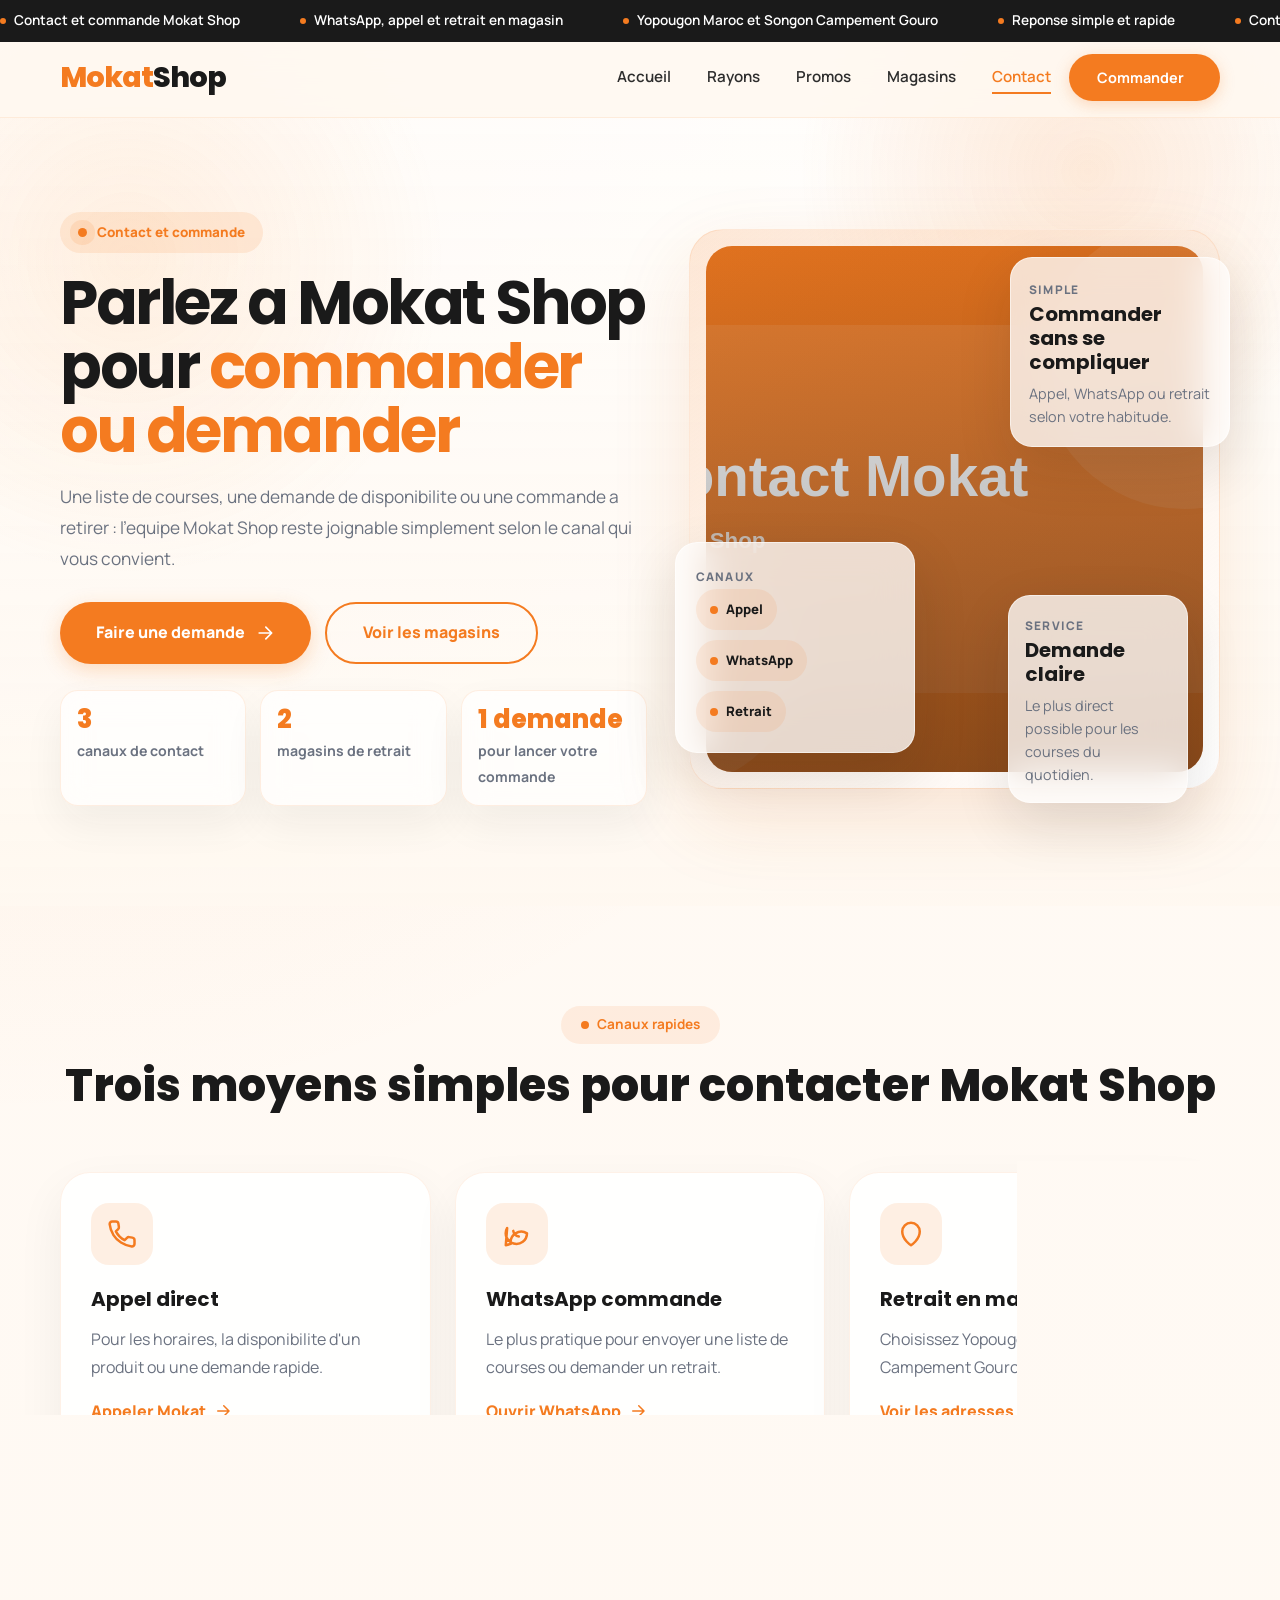
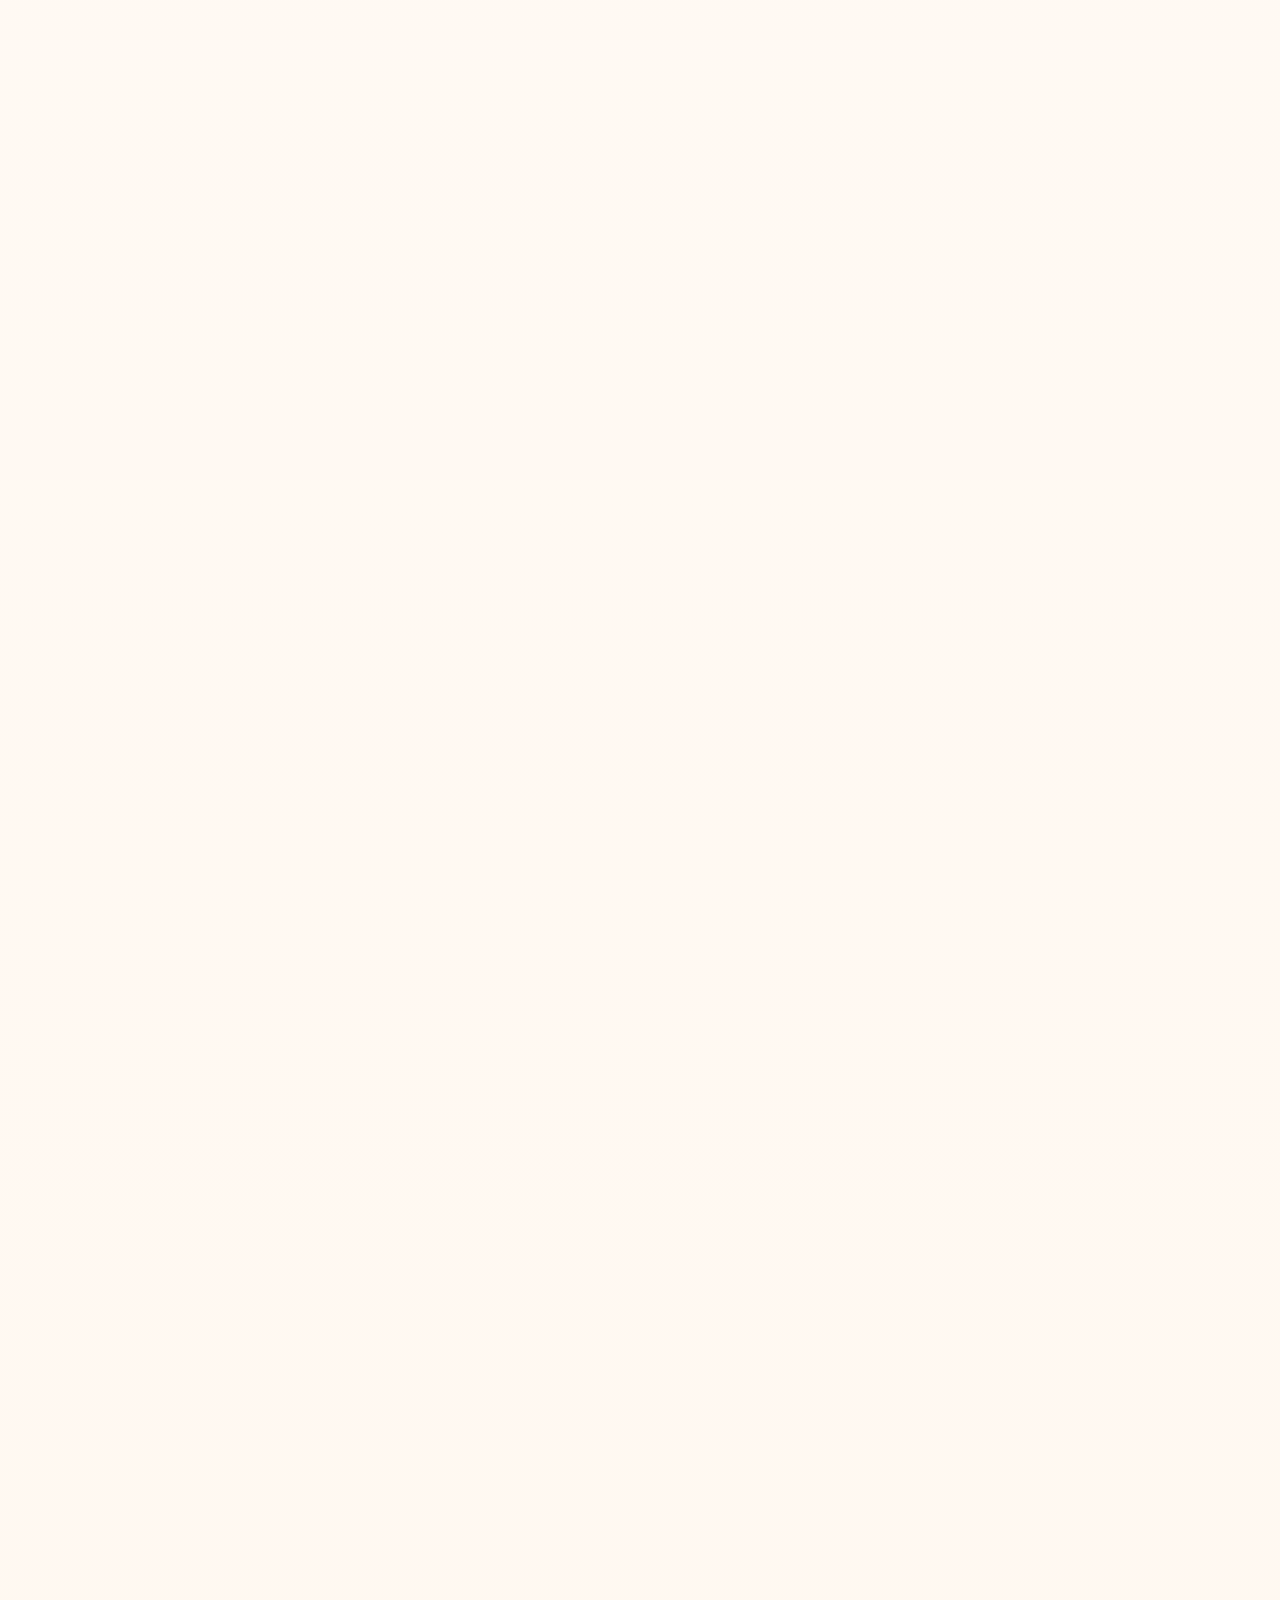
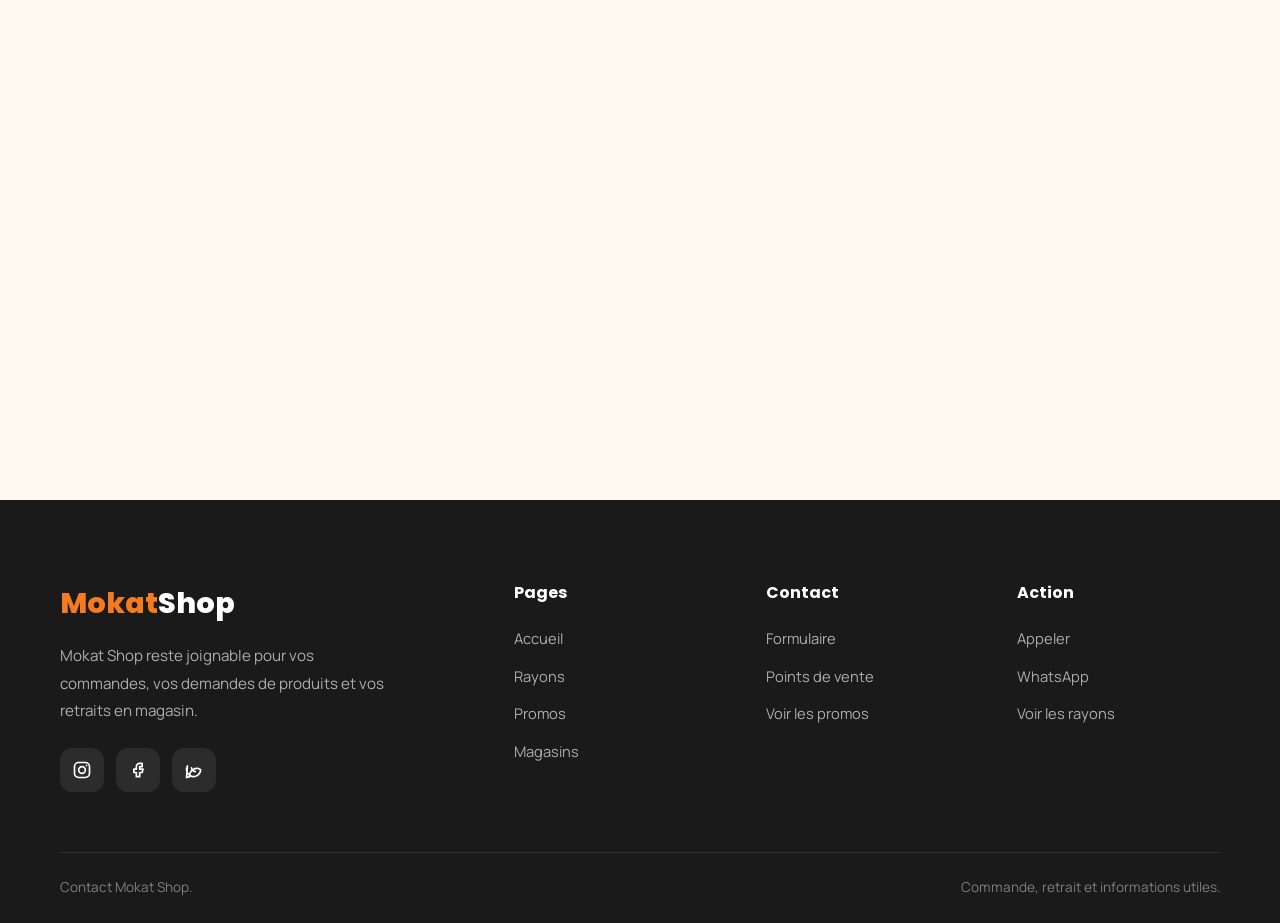
==== contact.html @ caf0eb87 "Add files via upload" ====
<!DOCTYPE html>
<html lang="fr">
  <head>
    <meta charset="UTF-8" />
    <meta name="viewport" content="width=device-width, initial-scale=1.0" />
    <meta
      name="description"
      content="Contact Mokat Shop : demande de commande, contact rapide, WhatsApp, retrait et informations utiles."
    />
    <title>Mokat Shop | Contact</title>
    <link rel="preconnect" href="https://fonts.googleapis.com" />
    <link rel="preconnect" href="https://fonts.gstatic.com" crossorigin />
    <link
      href="https://fonts.googleapis.com/css2?family=Manrope:wght@400;500;600;700;800&family=Poppins:wght@600;700;800;900&display=swap"
      rel="stylesheet"
    />
    <link rel="stylesheet" href="style.css" />
    <link rel="stylesheet" href="pages.css" />
    <link rel="stylesheet" href="contact.css" />
  </head>
  <body class="inner-page">
    <div class="cursor-glow" aria-hidden="true"></div>

    <div class="preloader" aria-hidden="true">
      <div class="preloader-logo">Mokat Shop</div>
      <div class="preloader-bar">
        <div class="preloader-bar-fill"></div>
      </div>
    </div>

    <div class="announcement-bar">
      <div class="marquee">
        <div class="marquee-group">
          <span>Contact et commande Mokat Shop</span>
          <span>WhatsApp, appel et retrait en magasin</span>
          <span>Yopougon Maroc et Songon Campement Gouro</span>
          <span>Reponse simple et rapide</span>
        </div>
        <div class="marquee-group" aria-hidden="true">
          <span>Contact et commande Mokat Shop</span>
          <span>WhatsApp, appel et retrait en magasin</span>
          <span>Yopougon Maroc et Songon Campement Gouro</span>
          <span>Reponse simple et rapide</span>
        </div>
      </div>
    </div>

    <header class="header">
      <div class="container">
        <nav class="nav" aria-label="Navigation principale">
          <a href="index.html" class="nav-logo" data-reward>Mokat<span>Shop</span></a>
          <div class="nav-actions">
            <div class="nav-links">
              <a href="index.html" data-reward>Accueil</a>
              <a href="rayons.html" data-reward>Rayons</a>
              <a href="promos.html" data-reward>Promos</a>
              <a href="magasins.html" data-reward>Magasins</a>
              <a href="contact.html" aria-current="page" data-reward>Contact</a>
            </div>
            <a href="#commande" class="nav-cta" data-reward>
              Commander
              <svg viewBox="0 0 24 24" fill="none" aria-hidden="true">
                <path d="M5 12h14M13 5l7 7-7 7" stroke="currentColor" stroke-width="2" stroke-linecap="round" stroke-linejoin="round" />
              </svg>
            </a>
            <button class="burger" id="burger" aria-expanded="false" aria-controls="mobileMenu" aria-label="Ouvrir le menu" data-reward>
              <span></span>
              <span></span>
              <span></span>
            </button>
          </div>
        </nav>
      </div>

      <div class="mobile-menu" id="mobileMenu">
        <a href="index.html" data-reward>Accueil</a>
        <a href="rayons.html" data-reward>Rayons</a>
        <a href="promos.html" data-reward>Promos</a>
        <a href="magasins.html" data-reward>Magasins</a>
        <a href="contact.html" aria-current="page" data-reward>Contact</a>
      </div>
    </header>

    <main>
      <section class="page-hero">
        <div class="container">
          <div class="page-hero-grid">
            <div class="hero-copy reveal-left">
              <div class="page-badge">Contact et commande</div>
              <h1>Parlez a Mokat Shop pour <span class="accent">commander ou demander</span></h1>
              <p class="page-lead">
                Une liste de courses, une demande de disponibilite ou une
                commande a retirer : l'equipe Mokat Shop reste joignable
                simplement selon le canal qui vous convient.
              </p>
              <div class="page-actions">
                <a href="#commande" class="btn btn-primary" data-reward>
                  Faire une demande
                  <svg viewBox="0 0 24 24" fill="none" aria-hidden="true">
                    <path d="M5 12h14M13 5l7 7-7 7" stroke="currentColor" stroke-width="2" stroke-linecap="round" stroke-linejoin="round" />
                  </svg>
                </a>
                <a href="magasins.html" class="btn btn-outline" data-reward>Voir les magasins</a>
              </div>
              <div class="hero-kpis">
                <div class="hero-kpi">
                  <strong class="stat-number" data-target="3" data-suffix="">0</strong>
                  <span>canaux de contact</span>
                </div>
                <div class="hero-kpi">
                  <strong class="stat-number" data-target="2" data-suffix="">0</strong>
                  <span>magasins de retrait</span>
                </div>
                <div class="hero-kpi">
                  <strong class="stat-number" data-target="1" data-suffix=" demande">0</strong>
                  <span>pour lancer votre commande</span>
                </div>
              </div>
            </div>

            <div class="hero-visual reveal-right">
              <div class="hero-stage">
                <img
                  src="https://images.unsplash.com/photo-1556740749-887f6717d7e4?auto=format&fit=crop&w=1200&q=80"
                  alt="Contact et commande"
                  data-fallback="Contact Mokat"
                  data-tone="orange"
                  fetchpriority="high"
                />
              </div>
              <div class="floating-panel card-a">
                <span class="eyebrow">Simple</span>
                <strong>Commander sans se compliquer</strong>
                <p>Appel, WhatsApp ou retrait selon votre habitude.</p>
              </div>
              <div class="floating-panel card-b">
                <span class="eyebrow">Canaux</span>
                <div class="pulse-chip-row">
                  <span class="pulse-chip">Appel</span>
                  <span class="pulse-chip">WhatsApp</span>
                  <span class="pulse-chip">Retrait</span>
                </div>
              </div>
              <div class="floating-panel card-c">
                <span class="eyebrow">Service</span>
                <strong>Demande claire</strong>
                <p>Le plus direct possible pour les courses du quotidien.</p>
              </div>
            </div>
          </div>
        </div>
      </section>

      <section class="section-shell">
        <div class="container">
          <div class="section-header reveal">
            <div class="section-tag">Canaux rapides</div>
            <h2>Trois moyens simples pour contacter Mokat Shop</h2>
          </div>

          <div class="channel-grid stagger-children">
            <article class="channel-card reveal">
              <div class="icon-badge">
                <svg viewBox="0 0 24 24" fill="none" aria-hidden="true">
                  <path d="M22 16.92v3a2 2 0 0 1-2.18 2 19.8 19.8 0 0 1-8.63-3.07 19.5 19.5 0 0 1-6-6A19.8 19.8 0 0 1 2.12 4.18 2 2 0 0 1 4.11 2h3a2 2 0 0 1 2 1.72l.4 2.57a2 2 0 0 1-.57 1.73L7.1 9.86a16 16 0 0 0 7.04 7.04l1.84-1.84a2 2 0 0 1 1.73-.57l2.57.4A2 2 0 0 1 22 16.92Z" stroke="currentColor" stroke-width="2" stroke-linecap="round" stroke-linejoin="round" />
                </svg>
              </div>
              <strong>Appel direct</strong>
              <p>Pour les horaires, la disponibilite d'un produit ou une demande rapide.</p>
              <a href="tel:+2250102030405" class="channel-link" data-reward>
                Appeler Mokat
                <svg viewBox="0 0 24 24" fill="none" aria-hidden="true">
                  <path d="M5 12h14M13 5l7 7-7 7" stroke="currentColor" stroke-width="2" stroke-linecap="round" stroke-linejoin="round" />
                </svg>
              </a>
            </article>

            <article class="channel-card reveal">
              <div class="icon-badge">
                <svg viewBox="0 0 24 24" fill="none" aria-hidden="true">
                  <path d="M20 11.5a8.5 8.5 0 1 1-15.86-4.32L3 21l4.02-1.07A8.5 8.5 0 0 1 20 11.5Z" stroke="currentColor" stroke-width="2" stroke-linecap="round" stroke-linejoin="round" />
                  <path d="M9 9.5c.4 2.4 2.1 4.1 4.5 4.5" stroke="currentColor" stroke-width="2" stroke-linecap="round" />
                </svg>
              </div>
              <strong>WhatsApp commande</strong>
              <p>Le plus pratique pour envoyer une liste de courses ou demander un retrait.</p>
              <a href="https://wa.me/2250102030405" class="channel-link" data-reward>
                Ouvrir WhatsApp
                <svg viewBox="0 0 24 24" fill="none" aria-hidden="true">
                  <path d="M5 12h14M13 5l7 7-7 7" stroke="currentColor" stroke-width="2" stroke-linecap="round" stroke-linejoin="round" />
                </svg>
              </a>
            </article>

            <article class="channel-card reveal">
              <div class="icon-badge">
                <svg viewBox="0 0 24 24" fill="none" aria-hidden="true">
                  <path d="M12 21s7-4.35 7-11a7 7 0 1 0-14 0c0 6.65 7 11 7 11Z" stroke="currentColor" stroke-width="2" stroke-linecap="round" stroke-linejoin="round" />
                </svg>
              </div>
              <strong>Retrait en magasin</strong>
              <p>Choisissez Yopougon Maroc ou Songon Campement Gouro selon votre zone.</p>
              <a href="magasins.html" class="channel-link" data-reward>
                Voir les adresses
                <svg viewBox="0 0 24 24" fill="none" aria-hidden="true">
                  <path d="M5 12h14M13 5l7 7-7 7" stroke="currentColor" stroke-width="2" stroke-linecap="round" stroke-linejoin="round" />
                </svg>
              </a>
            </article>
          </div>
        </div>
      </section>

      <section class="section-shell alt" id="commande">
        <div class="container">
          <div class="contact-shell">
            <div class="form-card reveal-left">
              <h3>Demande de commande ou d'information</h3>
              <p>
                Laissez votre demande, votre liste de courses ou le produit
                recherché. L'equipe Mokat Shop peut ensuite vous orienter vers
                le magasin et le retrait le plus pratique.
              </p>
              <form class="mock-form">
                <div class="form-row">
                  <div>
                    <label for="nom">Nom complet</label>
                    <input id="nom" type="text" placeholder="Votre nom" />
                  </div>
                  <div>
                    <label for="telephone">Telephone</label>
                    <input id="telephone" type="tel" placeholder="+225 ..." />
                  </div>
                </div>
                <div class="form-row">
                  <div>
                    <label for="magasin">Magasin souhaite</label>
                    <select id="magasin">
                      <option>Yopougon Maroc</option>
                      <option>Songon Campement Gouro</option>
                    </select>
                  </div>
                  <div>
                    <label for="type">Type de demande</label>
                    <select id="type">
                      <option>Commande</option>
                      <option>Disponibilite produit</option>
                      <option>Information</option>
                    </select>
                  </div>
                </div>
                <div>
                  <label for="message">Votre message</label>
                  <textarea id="message" placeholder="Liste, besoin, quantites, heure de retrait..."></textarea>
                </div>
                <div class="page-actions">
                  <button type="button" class="btn btn-primary" data-reward>
                    Envoyer la demande
                    <svg viewBox="0 0 24 24" fill="none" aria-hidden="true">
                      <path d="M22 2 11 13" stroke="currentColor" stroke-width="2" stroke-linecap="round" stroke-linejoin="round" />
                      <path d="m22 2-7 20-4-9-9-4 20-7Z" stroke="currentColor" stroke-width="2" stroke-linecap="round" stroke-linejoin="round" />
                    </svg>
                  </button>
                </div>
              </form>
            </div>

            <div class="support-stack">
              <div class="support-card dark reveal-right">
                <strong>Commande rapide</strong>
                <p>Choisir le magasin, envoyer la liste puis recuperer : c'est souvent la solution la plus simple.</p>
              </div>
              <div class="support-card reveal-right">
                <strong>Besoin d'un produit precis ?</strong>
                <p>Vous pouvez demander la disponibilite avant de vous deplacer.</p>
                <div class="page-actions">
                  <a href="rayons.html" class="btn btn-outline" data-reward>Voir les rayons</a>
                </div>
              </div>
              <div class="support-card reveal-right">
                <strong>Envie d'un bon plan ?</strong>
                <p>Les promotions de la semaine peuvent vous aider a mieux preparer votre achat.</p>
                <div class="page-actions">
                  <a href="promos.html" class="btn btn-outline" data-reward>Voir les promos</a>
                </div>
              </div>
            </div>
          </div>
        </div>
      </section>

      <section class="section-shell">
        <div class="container">
          <div class="section-header reveal">
            <div class="section-tag">Comment commander</div>
            <h2>Un mode simple pour aller droit a l'essentiel</h2>
          </div>

          <div class="order-grid stagger-children">
            <article class="order-card reveal">
              <strong>1. Choisir son point de retrait</strong>
              <p>Yopougon Maroc ou Songon Campement Gouro selon la zone la plus pratique.</p>
            </article>
            <article class="order-card reveal">
              <strong>2. Envoyer la demande</strong>
              <p>Liste simple, besoin précis ou commande plus large via formulaire ou WhatsApp.</p>
            </article>
            <article class="order-card reveal">
              <strong>3. Confirmer et recuperer</strong>
              <p>Vous savez quoi prendre, quand venir et ou retirer sans perdre de temps.</p>
            </article>
          </div>
        </div>
      </section>

      <section class="section-shell alt">
        <div class="container">
          <div class="section-header reveal">
            <div class="section-tag">Questions frequentes</div>
            <h2>Les reponses utiles avant de commander</h2>
          </div>

          <div class="faq-list">
            <div class="faq-item reveal">
              <button class="faq-toggle" aria-expanded="false" data-reward>
                <span>Peut-on commander pour retirer plus tard ?</span>
                <svg viewBox="0 0 24 24" fill="none" aria-hidden="true">
                  <path d="M12 5v14M5 12h14" stroke="currentColor" stroke-width="2" stroke-linecap="round" />
                </svg>
              </button>
              <div class="faq-content">
                <p>Oui. Vous pouvez envoyer votre demande puis convenir du magasin et de l'heure de retrait.</p>
              </div>
            </div>

            <div class="faq-item reveal">
              <button class="faq-toggle" aria-expanded="false" data-reward>
                <span>Peut-on verifier un produit avant de se deplacer ?</span>
                <svg viewBox="0 0 24 24" fill="none" aria-hidden="true">
                  <path d="M12 5v14M5 12h14" stroke="currentColor" stroke-width="2" stroke-linecap="round" />
                </svg>
              </button>
              <div class="faq-content">
                <p>Oui. Un appel ou un message WhatsApp permet de demander la disponibilite d'un article.</p>
              </div>
            </div>

            <div class="faq-item reveal">
              <button class="faq-toggle" aria-expanded="false" data-reward>
                <span>Quel magasin choisir pour le retrait ?</span>
                <svg viewBox="0 0 24 24" fill="none" aria-hidden="true">
                  <path d="M12 5v14M5 12h14" stroke="currentColor" stroke-width="2" stroke-linecap="round" />
                </svg>
              </button>
              <div class="faq-content">
                <p>Choisissez entre Yopougon Maroc et Songon Campement Gouro selon la zone la plus proche de vous.</p>
              </div>
            </div>
          </div>
        </div>
      </section>
    </main>

    <footer class="footer">
      <div class="container">
        <div class="footer-grid">
          <div class="footer-brand">
            <a href="index.html" class="footer-logo" data-reward>Mokat<span>Shop</span></a>
            <p>
              Mokat Shop reste joignable pour vos commandes, vos demandes de
              produits et vos retraits en magasin.
            </p>
            <div class="footer-socials">
              <a href="#" aria-label="Instagram" data-reward>
                <svg viewBox="0 0 24 24" fill="none" aria-hidden="true">
                  <rect x="3" y="3" width="18" height="18" rx="5" stroke="currentColor" stroke-width="2" />
                  <circle cx="12" cy="12" r="4" stroke="currentColor" stroke-width="2" />
                  <circle cx="17.5" cy="6.5" r="1" fill="currentColor" />
                </svg>
              </a>
              <a href="#" aria-label="Facebook" data-reward>
                <svg viewBox="0 0 24 24" fill="none" aria-hidden="true">
                  <path d="M14 8h3V4h-3c-2.2 0-4 1.8-4 4v3H7v4h3v5h4v-5h3l1-4h-4V8Z" stroke="currentColor" stroke-width="2" stroke-linecap="round" stroke-linejoin="round" />
                </svg>
              </a>
              <a href="#" aria-label="WhatsApp" data-reward>
                <svg viewBox="0 0 24 24" fill="none" aria-hidden="true">
                  <path d="M20 11.5a8.5 8.5 0 1 1-15.86-4.32L3 21l4.02-1.07A8.5 8.5 0 0 1 20 11.5Z" stroke="currentColor" stroke-width="2" stroke-linecap="round" stroke-linejoin="round" />
                  <path d="M9 9.5c.4 2.4 2.1 4.1 4.5 4.5" stroke="currentColor" stroke-width="2" stroke-linecap="round" />
                </svg>
              </a>
            </div>
          </div>

          <div class="footer-col">
            <h4>Pages</h4>
            <ul>
              <li><a href="index.html" data-reward>Accueil</a></li>
              <li><a href="rayons.html" data-reward>Rayons</a></li>
              <li><a href="promos.html" data-reward>Promos</a></li>
              <li><a href="magasins.html" data-reward>Magasins</a></li>
            </ul>
          </div>

          <div class="footer-col">
            <h4>Contact</h4>
            <ul>
              <li><a href="#commande" data-reward>Formulaire</a></li>
              <li><a href="magasins.html" data-reward>Points de vente</a></li>
              <li><a href="promos.html" data-reward>Voir les promos</a></li>
            </ul>
          </div>

          <div class="footer-col">
            <h4>Action</h4>
            <ul>
              <li><a href="tel:+2250102030405" data-reward>Appeler</a></li>
              <li><a href="https://wa.me/2250102030405" data-reward>WhatsApp</a></li>
              <li><a href="rayons.html" data-reward>Voir les rayons</a></li>
            </ul>
          </div>
        </div>

        <div class="footer-bottom">
          <span>Contact Mokat Shop.</span>
          <span>Commande, retrait et informations utiles.</span>
        </div>
      </div>
    </footer>

    <button class="back-to-top" id="backToTop" aria-label="Retour en haut" data-reward>
      <svg viewBox="0 0 24 24" fill="none" aria-hidden="true">
        <path d="m6 15 6-6 6 6" stroke="currentColor" stroke-width="2" stroke-linecap="round" stroke-linejoin="round" />
      </svg>
    </button>

    <script src="site.js"></script>
  </body>
</html>
---- style.css ----
/* ===== MOKAT-SHOP - Global Styles ===== */

/* Reset & Base */
*,
*::before,
*::after {
  margin: 0;
  padding: 0;
  box-sizing: border-box;
}

:root {
  --orange: #f47b20;
  --orange-dark: #d4691a;
  --orange-light: #ffaa5c;
  --orange-glow: rgba(244, 123, 32, 0.25);
  --dark: #1a1a1a;
  --dark-soft: #2d2d2d;
  --cream: #fff8f0;
  --cream-dark: #f5e6d3;
  --white: #ffffff;
  --gray: #6b7280;
  --gray-light: #e5e7eb;
  --success: #22c55e;
  --danger: #ef4444;
  --font-heading: "Poppins", sans-serif;
  --font-body: "Manrope", sans-serif;
  --section-padding: 100px 0;
  --container-width: 1200px;
  --radius-sm: 8px;
  --radius-md: 16px;
  --radius-lg: 24px;
  --radius-full: 999px;
}

html {
  scroll-behavior: smooth;
  font-size: 16px;
}

body {
  font-family: var(--font-body);
  color: var(--dark);
  background:
    radial-gradient(circle at top left, rgba(244, 123, 32, 0.1), transparent 28%),
    linear-gradient(180deg, #fffaf4 0%, var(--cream) 100%);
  overflow-x: hidden;
  line-height: 1.6;
}

body.menu-open {
  overflow: hidden;
}

body::before {
  content: "";
  position: fixed;
  inset: 0;
  pointer-events: none;
  background:
    radial-gradient(circle at 80% 12%, rgba(244, 123, 32, 0.08), transparent 18%),
    radial-gradient(circle at 12% 24%, rgba(255, 170, 92, 0.08), transparent 22%);
  z-index: 0;
}

main,
footer,
section {
  position: relative;
  z-index: 1;
}

a {
  text-decoration: none;
  color: inherit;
}

button {
  font: inherit;
}

ul {
  list-style: none;
}

img {
  max-width: 100%;
  height: auto;
  display: block;
}

svg {
  display: block;
}

a:focus-visible,
button:focus-visible {
  outline: 3px solid rgba(244, 123, 32, 0.35);
  outline-offset: 4px;
}

.sr-only {
  position: absolute;
  width: 1px;
  height: 1px;
  padding: 0;
  margin: -1px;
  overflow: hidden;
  clip: rect(0, 0, 0, 0);
  white-space: nowrap;
  border: 0;
}

.container {
  max-width: var(--container-width);
  margin: 0 auto;
  padding: 0 20px;
}

/* ===== SCROLL REVEAL ANIMATIONS ===== */
.reveal,
.reveal-left,
.reveal-right,
.reveal-scale {
  opacity: 0;
  transition:
    opacity 0.8s cubic-bezier(0.16, 1, 0.3, 1),
    transform 0.8s cubic-bezier(0.16, 1, 0.3, 1);
}

.reveal {
  transform: translateY(60px);
}

.reveal-left {
  transform: translateX(-80px);
}

.reveal-right {
  transform: translateX(80px);
}

.reveal-scale {
  transform: scale(0.8);
}

.reveal.active,
.reveal-left.active,
.reveal-right.active,
.reveal-scale.active {
  opacity: 1;
  transform: translate(0, 0) scale(1);
}

.stagger-children > *:nth-child(1) { transition-delay: 0.05s; }
.stagger-children > *:nth-child(2) { transition-delay: 0.12s; }
.stagger-children > *:nth-child(3) { transition-delay: 0.19s; }
.stagger-children > *:nth-child(4) { transition-delay: 0.26s; }
.stagger-children > *:nth-child(5) { transition-delay: 0.33s; }
.stagger-children > *:nth-child(6) { transition-delay: 0.4s; }

/* ===== PRELOADER ===== */
.preloader {
  position: fixed;
  inset: 0;
  background: linear-gradient(135deg, var(--orange) 0%, var(--orange-dark) 100%);
  z-index: 10000;
  display: flex;
  align-items: center;
  justify-content: center;
  flex-direction: column;
  gap: 24px;
  transition: opacity 0.6s ease, visibility 0.6s ease;
}

.preloader.hidden {
  opacity: 0;
  visibility: hidden;
}

.preloader-logo {
  font-family: var(--font-heading);
  font-size: 3rem;
  font-weight: 800;
  color: var(--white);
  letter-spacing: -1px;
  animation: pulse-logo 1.2s ease-in-out infinite;
}

.preloader-bar {
  width: 220px;
  height: 4px;
  background: rgba(255, 255, 255, 0.25);
  border-radius: 4px;
  overflow: hidden;
}

.preloader-bar-fill {
  height: 100%;
  background: var(--white);
  border-radius: 4px;
  animation: load-bar 1.8s ease-in-out forwards;
}

@keyframes pulse-logo {
  0%, 100% { transform: scale(1); }
  50% { transform: scale(1.05); }
}

@keyframes load-bar {
  0% { width: 0%; }
  100% { width: 100%; }
}

/* ===== ANNOUNCEMENT BAR ===== */
.announcement-bar {
  background: var(--dark);
  color: var(--white);
  padding: 10px 0;
  text-align: center;
  font-size: 0.85rem;
  font-weight: 600;
  overflow: hidden;
  position: relative;
  z-index: 1001;
}

.announcement-bar .marquee {
  display: flex;
  width: max-content;
  animation: scroll-left 20s linear infinite;
  white-space: nowrap;
}

.announcement-bar .marquee-group {
  display: flex;
  align-items: center;
  gap: 60px;
  flex-shrink: 0;
  padding-right: 60px;
}

.announcement-bar .marquee span {
  display: inline-flex;
  align-items: center;
  gap: 8px;
}

.announcement-bar .marquee span::before {
  content: "";
  width: 6px;
  height: 6px;
  background: var(--orange);
  border-radius: 50%;
}

@keyframes scroll-left {
  0% { transform: translateX(0); }
  100% { transform: translateX(-50%); }
}

/* ===== HEADER / NAVBAR ===== */
.header {
  position: fixed;
  top: 38px;
  left: 0;
  right: 0;
  z-index: 1000;
  background: rgba(255, 248, 240, 0.85);
  backdrop-filter: blur(20px);
  -webkit-backdrop-filter: blur(20px);
  border-bottom: 1px solid rgba(244, 123, 32, 0.1);
  transition:
    transform 0.4s cubic-bezier(0.16, 1, 0.3, 1),
    box-shadow 0.3s ease,
    background 0.3s ease;
}

.header.scrolled {
  box-shadow: 0 4px 30px rgba(0, 0, 0, 0.08);
  background: rgba(255, 248, 240, 0.92);
}

.header.hidden-nav {
  transform: translateY(-100%);
}

.nav {
  display: flex;
  align-items: center;
  justify-content: space-between;
  gap: 16px;
  padding: 16px 0;
}

.nav-logo {
  font-family: var(--font-heading);
  font-size: 1.8rem;
  font-weight: 800;
  color: var(--orange);
  letter-spacing: -1px;
  transition: transform 0.3s ease;
}

.nav-logo:hover {
  transform: scale(1.05);
}

.nav-logo span {
  color: var(--dark);
}

.nav-actions {
  display: flex;
  align-items: center;
  gap: 18px;
}

.nav-links {
  display: flex;
  align-items: center;
  gap: 36px;
}

.nav-links a {
  font-weight: 600;
  font-size: 0.95rem;
  color: var(--dark-soft);
  position: relative;
  transition: color 0.3s ease;
}

.nav-links a::after {
  content: "";
  position: absolute;
  bottom: -4px;
  left: 0;
  width: 0;
  height: 2px;
  background: var(--orange);
  transition: width 0.3s cubic-bezier(0.16, 1, 0.3, 1);
}

.nav-links a:hover {
  color: var(--orange);
}

.nav-links a:hover::after {
  width: 100%;
}

.nav-cta {
  display: inline-flex;
  align-items: center;
  gap: 8px;
  background: var(--orange);
  color: var(--white) !important;
  padding: 12px 28px;
  border-radius: var(--radius-full);
  font-weight: 700;
  font-size: 0.9rem;
  transition: all 0.3s cubic-bezier(0.16, 1, 0.3, 1);
  box-shadow: 0 4px 15px var(--orange-glow);
}

.nav-cta::after {
  display: none !important;
}

.nav-cta:hover {
  background: var(--orange-dark) !important;
  transform: translateY(-2px) scale(1.03);
  box-shadow: 0 8px 25px rgba(244, 123, 32, 0.4);
}

.burger {
  display: none;
  flex-direction: column;
  gap: 5px;
  cursor: pointer;
  padding: 8px;
  z-index: 1001;
  background: transparent;
  border: none;
}

.burger span {
  width: 28px;
  height: 3px;
  background: var(--dark);
  border-radius: 4px;
  transition: all 0.4s cubic-bezier(0.16, 1, 0.3, 1);
  transform-origin: center;
}

.burger.active span:nth-child(1) {
  transform: rotate(45deg) translateY(5.5px) translateX(5.5px);
  background: var(--orange);
}

.burger.active span:nth-child(2) {
  opacity: 0;
  transform: scaleX(0);
}

.burger.active span:nth-child(3) {
  transform: rotate(-45deg) translateY(-5.5px) translateX(5.5px);
  background: var(--orange);
}

.mobile-menu {
  display: none;
  position: fixed;
  inset: 0;
  background:
    linear-gradient(180deg, rgba(255, 248, 240, 0.98), rgba(255, 248, 240, 0.98)),
    radial-gradient(circle at top right, rgba(244, 123, 32, 0.16), transparent 24%);
  z-index: 999;
  flex-direction: column;
  align-items: center;
  justify-content: center;
  gap: 32px;
  opacity: 0;
  visibility: hidden;
  transition: opacity 0.4s ease, visibility 0.4s ease;
}

.mobile-menu.active {
  opacity: 1;
  visibility: visible;
}

.mobile-menu a {
  font-family: var(--font-heading);
  font-size: 2rem;
  font-weight: 700;
  color: var(--dark);
  transition: color 0.3s ease, transform 0.3s ease;
}

.mobile-menu a:hover {
  color: var(--orange);
  transform: translateX(10px);
}

/* ===== HERO SECTION ===== */
.hero {
  position: relative;
  min-height: 100vh;
  display: flex;
  align-items: center;
  overflow: hidden;
  padding-top: 160px;
}

.hero .container {
  position: relative;
  width: 100%;
}

.hero-bg {
  position: absolute;
  inset: 0;
  z-index: -1;
}

.hero-bg img {
  width: 100%;
  height: 100%;
  object-fit: cover;
}

.hero-bg::after {
  content: "";
  position: absolute;
  inset: 0;
  background: linear-gradient(135deg, rgba(26, 26, 26, 0.9) 0%, rgba(26, 26, 26, 0.6) 46%, rgba(244, 123, 32, 0.28) 100%);
}

.hero-content {
  position: relative;
  z-index: 1;
  max-width: 700px;
  color: var(--white);
  padding: 20px 0 60px;
}

.hero-badge {
  display: inline-flex;
  align-items: center;
  gap: 8px;
  background: rgba(244, 123, 32, 0.2);
  border: 1px solid rgba(244, 123, 32, 0.4);
  padding: 8px 20px;
  border-radius: var(--radius-full);
  font-size: 0.85rem;
  font-weight: 700;
  color: var(--orange-light);
  margin-bottom: 24px;
  animation: badge-float 3s ease-in-out infinite;
}

.hero-badge .dot {
  width: 8px;
  height: 8px;
  background: var(--orange);
  border-radius: 50%;
  animation: dot-pulse 1.5s ease-in-out infinite;
}

@keyframes badge-float {
  0%, 100% { transform: translateY(0); }
  50% { transform: translateY(-5px); }
}

@keyframes dot-pulse {
  0%, 100% { opacity: 1; transform: scale(1); }
  50% { opacity: 0.5; transform: scale(0.7); }
}

.hero h1 {
  font-family: var(--font-heading);
  font-size: 4rem;
  font-weight: 800;
  line-height: 1.08;
  margin-bottom: 20px;
  text-wrap: balance;
}

.hero h1 .highlight {
  color: var(--orange);
  position: relative;
  display: inline-block;
}

.hero h1 .highlight::after {
  content: "";
  position: absolute;
  bottom: 4px;
  left: 0;
  width: 100%;
  height: 8px;
  background: var(--orange);
  opacity: 0.28;
  border-radius: 4px;
  transform: scaleX(0);
  transform-origin: left;
  animation: underline-grow 1s 1.5s cubic-bezier(0.16, 1, 0.3, 1) forwards;
}

@keyframes underline-grow {
  to { transform: scaleX(1); }
}

.hero p {
  font-size: 1.1rem;
  line-height: 1.75;
  opacity: 0.92;
  margin-bottom: 36px;
  max-width: 560px;
}

.hero-buttons {
  display: flex;
  gap: 16px;
  flex-wrap: wrap;
}

.hero-meta {
  display: flex;
  gap: 14px;
  flex-wrap: wrap;
  margin-top: 26px;
}

.hero-meta span {
  display: inline-flex;
  align-items: center;
  gap: 10px;
  padding: 10px 16px;
  border-radius: var(--radius-full);
  background: rgba(255, 255, 255, 0.1);
  border: 1px solid rgba(255, 255, 255, 0.12);
  font-size: 0.9rem;
  font-weight: 600;
}

.hero-meta svg {
  width: 18px;
  height: 18px;
  color: var(--orange-light);
}

/* ===== BUTTONS ===== */
.btn {
  display: inline-flex;
  align-items: center;
  justify-content: center;
  gap: 10px;
  padding: 16px 36px;
  border-radius: var(--radius-full);
  font-weight: 800;
  font-size: 1rem;
  cursor: pointer;
  border: none;
  transition: all 0.4s cubic-bezier(0.16, 1, 0.3, 1);
  position: relative;
  overflow: hidden;
}

.btn::before {
  content: "";
  position: absolute;
  top: 50%;
  left: 50%;
  width: 0;
  height: 0;
  border-radius: 50%;
  background: rgba(255, 255, 255, 0.2);
  transition: width 0.6s ease, height 0.6s ease;
  transform: translate(-50%, -50%);
}

.btn:active::before {
  width: 400px;
  height: 400px;
}

.btn-primary {
  background: var(--orange);
  color: var(--white);
  box-shadow: 0 6px 20px var(--orange-glow);
}

.btn-primary:hover {
  background: var(--orange-dark);
  transform: translateY(-3px) scale(1.03);
  box-shadow: 0 12px 35px rgba(244, 123, 32, 0.4);
}

.btn-primary:active {
  transform: translateY(0) scale(0.97);
}

.btn-secondary {
  background: transparent;
  color: var(--white);
  border: 2px solid rgba(255, 255, 255, 0.4);
}

.btn-secondary:hover {
  border-color: var(--white);
  background: rgba(255, 255, 255, 0.1);
  transform: translateY(-3px);
}

.btn-dark {
  background: var(--dark);
  color: var(--white);
}

.btn-dark:hover {
  background: var(--dark-soft);
  transform: translateY(-3px) scale(1.03);
  box-shadow: 0 12px 35px rgba(0, 0, 0, 0.2);
}

.btn-outline {
  background: transparent;
  color: var(--orange);
  border: 2px solid var(--orange);
}

.btn-outline:hover {
  background: var(--orange);
  color: var(--white);
  transform: translateY(-3px);
}

.btn-white {
  background: var(--white);
  color: var(--orange);
  font-weight: 800;
}

.btn-white:hover {
  background: var(--cream);
  transform: translateY(-3px) scale(1.03);
  box-shadow: 0 12px 35px rgba(0, 0, 0, 0.15);
}

.btn-ghost {
  background: transparent;
  color: var(--white);
  border: 2px solid rgba(255, 255, 255, 0.4);
}

.btn-ghost:hover {
  border-color: var(--white);
  background: rgba(255, 255, 255, 0.1);
  transform: translateY(-3px);
}

.btn svg {
  width: 20px;
  height: 20px;
  transition: transform 0.3s ease;
}

.btn:hover svg {
  transform: translateX(4px);
}

/* ===== HERO FLOATING ELEMENTS ===== */
.hero-float {
  position: absolute;
  right: 5%;
  bottom: 14%;
  display: flex;
  flex-direction: column;
  gap: 16px;
  z-index: 2;
}

.float-card {
  background: rgba(255, 255, 255, 0.15);
  backdrop-filter: blur(20px);
  -webkit-backdrop-filter: blur(20px);
  border: 1px solid rgba(255, 255, 255, 0.2);
  border-radius: var(--radius-md);
  padding: 16px 20px;
  color: var(--white);
  display: flex;
  align-items: center;
  gap: 12px;
  animation: float-card-up 4s ease-in-out infinite;
}

.float-card:nth-child(2) { animation-delay: 1s; }
.float-card:nth-child(3) { animation-delay: 2s; }

@keyframes float-card-up {
  0%, 100% { transform: translateY(0); }
  50% { transform: translateY(-10px); }
}

.float-card-icon {
  width: 44px;
  height: 44px;
  border-radius: 12px;
  background: var(--orange);
  display: flex;
  align-items: center;
  justify-content: center;
  flex-shrink: 0;
}

.float-card-icon svg {
  width: 22px;
  height: 22px;
}

.float-card-text strong {
  display: block;
  font-size: 0.95rem;
}

.float-card-text span {
  font-size: 0.8rem;
  opacity: 0.74;
}

/* ===== SCROLL INDICATOR ===== */
.scroll-indicator {
  position: absolute;
  bottom: 30px;
  left: 50%;
  transform: translateX(-50%);
  display: flex;
  flex-direction: column;
  align-items: center;
  gap: 8px;
  z-index: 2;
  color: var(--white);
  font-size: 0.8rem;
  opacity: 0.75;
  animation: bounce-down 2s ease-in-out infinite;
}

.scroll-mouse {
  width: 26px;
  height: 40px;
  border: 2px solid rgba(255, 255, 255, 0.5);
  border-radius: 13px;
  position: relative;
}

.scroll-mouse::after {
  content: "";
  width: 4px;
  height: 8px;
  background: var(--white);
  border-radius: 4px;
  position: absolute;
  top: 6px;
  left: 50%;
  transform: translateX(-50%);
  animation: scroll-dot 2s ease-in-out infinite;
}

@keyframes bounce-down {
  0%, 100% { transform: translateX(-50%) translateY(0); }
  50% { transform: translateX(-50%) translateY(8px); }
}

@keyframes scroll-dot {
  0%, 100% { opacity: 1; top: 6px; }
  50% { opacity: 0.3; top: 18px; }
}

/* ===== STATS BAR ===== */
.stats-bar {
  background: var(--white);
  padding: 40px 0;
  border-bottom: 1px solid var(--gray-light);
}

.stats-grid {
  display: grid;
  grid-template-columns: repeat(4, 1fr);
  gap: 32px;
  text-align: center;
}

.stat-item {
  padding: 20px;
  transition: transform 0.3s ease;
}

.stat-item:hover {
  transform: translateY(-5px);
}

.stat-number {
  font-family: var(--font-heading);
  font-size: 2.5rem;
  font-weight: 800;
  color: var(--orange);
  line-height: 1;
  margin-bottom: 8px;
}

.stat-label {
  font-size: 0.9rem;
  color: var(--gray);
  font-weight: 700;
}

/* ===== SECTIONS ===== */
.categories,
.locations,
.cta-section {
  padding: var(--section-padding);
}

.promo-banner {
  padding: 80px 0;
}

.section-header {
  text-align: center;
  margin-bottom: 60px;
}

.section-tag {
  display: inline-flex;
  align-items: center;
  gap: 8px;
  background: rgba(244, 123, 32, 0.1);
  color: var(--orange);
  padding: 8px 20px;
  border-radius: var(--radius-full);
  font-size: 0.85rem;
  font-weight: 700;
  margin-bottom: 16px;
}

.section-tag::before {
  content: "";
  width: 8px;
  height: 8px;
  border-radius: 50%;
  background: currentColor;
}

.section-header h2 {
  font-family: var(--font-heading);
  font-size: 2.8rem;
  font-weight: 800;
  color: var(--dark);
  margin-bottom: 16px;
  line-height: 1.15;
}

.section-header p {
  font-size: 1.05rem;
  color: var(--gray);
  max-width: 620px;
  margin: 0 auto;
  line-height: 1.7;
}

/* ===== CATEGORIES SECTION ===== */
.categories-grid {
  display: grid;
  grid-template-columns: repeat(3, 1fr);
  gap: 24px;
}

.category-card {
  position: relative;
  border-radius: var(--radius-lg);
  overflow: hidden;
  height: 320px;
  cursor: pointer;
  transition:
    transform 0.5s cubic-bezier(0.16, 1, 0.3, 1),
    box-shadow 0.5s ease;
}

.category-card:hover {
  transform: translateY(-8px) scale(1.02);
  box-shadow: 0 20px 60px rgba(0, 0, 0, 0.15);
}

.category-card img {
  width: 100%;
  height: 100%;
  object-fit: cover;
  transition: transform 0.6s cubic-bezier(0.16, 1, 0.3, 1);
}

.category-card:hover img {
  transform: scale(1.1);
}

.category-overlay {
  position: absolute;
  inset: 0;
  background: linear-gradient(to top, rgba(26, 26, 26, 0.92) 0%, rgba(26, 26, 26, 0.16) 60%);
  display: flex;
  flex-direction: column;
  justify-content: flex-end;
  padding: 28px;
  transition: background 0.4s ease;
}

.category-card:hover .category-overlay {
  background: linear-gradient(to top, rgba(244, 123, 32, 0.9) 0%, rgba(244, 123, 32, 0.12) 60%);
}

.category-icon {
  width: 52px;
  height: 52px;
  border-radius: 14px;
  background: var(--orange);
  color: var(--white);
  display: flex;
  align-items: center;
  justify-content: center;
  margin-bottom: 16px;
  transition:
    transform 0.4s cubic-bezier(0.16, 1, 0.3, 1),
    background 0.3s ease,
    color 0.3s ease;
}

.category-icon svg {
  width: 24px;
  height: 24px;
}

.category-card:hover .category-icon {
  transform: scale(1.1) rotate(5deg);
  background: var(--white);
  color: var(--orange);
}

.category-card h3 {
  font-family: var(--font-heading);
  font-size: 1.4rem;
  font-weight: 700;
  color: var(--white);
  margin-bottom: 6px;
}

.category-card p {
  font-size: 0.92rem;
  color: rgba(255, 255, 255, 0.82);
}

.category-arrow {
  position: absolute;
  top: 20px;
  right: 20px;
  width: 44px;
  height: 44px;
  border-radius: 50%;
  background: rgba(255, 255, 255, 0.2);
  backdrop-filter: blur(10px);
  display: flex;
  align-items: center;
  justify-content: center;
  color: var(--white);
  opacity: 0;
  transform: translateY(10px) rotate(-45deg);
  transition: all 0.4s cubic-bezier(0.16, 1, 0.3, 1);
}

.category-arrow svg {
  width: 22px;
  height: 22px;
}

.category-card:hover .category-arrow {
  opacity: 1;
  transform: translateY(0) rotate(0deg);
}

/* ===== PROMO BANNER ===== */
.promo-card {
  position: relative;
  border-radius: var(--radius-lg);
  overflow: hidden;
  min-height: 420px;
  display: flex;
  align-items: center;
  box-shadow: 0 20px 60px rgba(212, 105, 26, 0.18);
}

.promo-card img {
  position: absolute;
  inset: 0;
  width: 100%;
  height: 100%;
  object-fit: cover;
}

.promo-card::after {
  content: "";
  position: absolute;
  inset: 0;
  background: linear-gradient(135deg, rgba(244, 123, 32, 0.92) 0%, rgba(212, 105, 26, 0.82) 100%);
}

.promo-content {
  position: relative;
  z-index: 1;
  padding: 60px;
  max-width: 560px;
  color: var(--white);
}

.promo-label {
  display: inline-flex;
  align-items: center;
  gap: 8px;
  background: rgba(255, 255, 255, 0.14);
  border: 1px solid rgba(255, 255, 255, 0.16);
  padding: 8px 16px;
  border-radius: var(--radius-full);
  font-size: 0.82rem;
  font-weight: 700;
  margin-bottom: 18px;
}

.promo-discount {
  font-family: var(--font-heading);
  font-size: 5rem;
  font-weight: 900;
  line-height: 1;
  margin-bottom: 16px;
  text-shadow: 0 4px 20px rgba(0, 0, 0, 0.2);
}

.promo-content h3 {
  font-family: var(--font-heading);
  font-size: 2rem;
  font-weight: 700;
  margin-bottom: 16px;
}

.promo-content p {
  font-size: 1.05rem;
  opacity: 0.92;
  margin-bottom: 32px;
  line-height: 1.7;
}

.promo-timer {
  display: flex;
  gap: 16px;
  margin-bottom: 32px;
}

.timer-box {
  background: rgba(255, 255, 255, 0.2);
  backdrop-filter: blur(10px);
  border-radius: var(--radius-sm);
  padding: 12px 16px;
  text-align: center;
  min-width: 72px;
}

.timer-box .number {
  font-family: var(--font-heading);
  font-size: 1.8rem;
  font-weight: 800;
  display: block;
  line-height: 1;
}

.timer-box .label {
  font-size: 0.7rem;
  text-transform: uppercase;
  letter-spacing: 1px;
  opacity: 0.82;
  margin-top: 4px;
}

/* ===== FEATURES SECTION ===== */
.features {
  padding: var(--section-padding);
  background: var(--white);
}

.features-grid {
  display: grid;
  grid-template-columns: repeat(4, 1fr);
  gap: 32px;
}

.feature-card {
  text-align: center;
  padding: 40px 24px;
  border-radius: var(--radius-lg);
  background: var(--cream);
  border: 1px solid transparent;
  transition: all 0.4s cubic-bezier(0.16, 1, 0.3, 1);
  cursor: default;
}

.feature-card:hover {
  transform: translateY(-10px);
  border-color: var(--orange);
  box-shadow: 0 20px 60px var(--orange-glow);
}

.feature-icon {
  width: 72px;
  height: 72px;
  border-radius: 20px;
  background: rgba(244, 123, 32, 0.1);
  display: flex;
  align-items: center;
  justify-content: center;
  margin: 0 auto 20px;
  transition: all 0.4s cubic-bezier(0.16, 1, 0.3, 1);
}

.feature-card:hover .feature-icon {
  background: var(--orange);
  transform: scale(1.1) rotate(5deg);
}

.feature-card:hover .feature-icon svg {
  color: var(--white);
}

.feature-icon svg {
  width: 32px;
  height: 32px;
  color: var(--orange);
  transition: color 0.3s ease;
}

.feature-card h3 {
  font-family: var(--font-heading);
  font-size: 1.15rem;
  font-weight: 700;
  margin-bottom: 10px;
  color: var(--dark);
}

.feature-card p {
  font-size: 0.92rem;
  color: var(--gray);
  line-height: 1.7;
}

/* ===== LOCATIONS SECTION ===== */
.locations-grid {
  display: grid;
  grid-template-columns: repeat(2, 1fr);
  gap: 32px;
}

.location-card {
  border-radius: var(--radius-lg);
  overflow: hidden;
  background: var(--white);
  box-shadow: 0 4px 20px rgba(0, 0, 0, 0.06);
  transition: all 0.5s cubic-bezier(0.16, 1, 0.3, 1);
}

.location-card:hover {
  transform: translateY(-8px);
  box-shadow: 0 20px 60px rgba(0, 0, 0, 0.12);
}

.location-image {
  height: 240px;
  overflow: hidden;
}

.location-image img {
  width: 100%;
  height: 100%;
  object-fit: cover;
  transition: transform 0.6s cubic-bezier(0.16, 1, 0.3, 1);
}

.location-card:hover .location-image img {
  transform: scale(1.08);
}

.location-info {
  padding: 28px;
}

.location-info h3 {
  font-family: var(--font-heading);
  font-size: 1.35rem;
  font-weight: 700;
  color: var(--dark);
  margin-bottom: 12px;
}

.location-detail {
  display: flex;
  align-items: flex-start;
  gap: 12px;
  margin-bottom: 12px;
  font-size: 0.92rem;
  color: var(--gray);
}

.location-detail svg {
  width: 18px;
  height: 18px;
  color: var(--orange);
  flex-shrink: 0;
  margin-top: 2px;
}

.location-status {
  display: inline-flex;
  align-items: center;
  gap: 8px;
  font-size: 0.85rem;
  font-weight: 700;
  margin-top: 8px;
}

.location-status.open {
  color: var(--success);
}

.location-status.closed {
  color: var(--danger);
}

.location-status .dot {
  width: 8px;
  height: 8px;
  border-radius: 50%;
  background: var(--success);
  animation: dot-pulse 1.5s ease-in-out infinite;
}

.location-status.closed .dot {
  background: var(--danger);
  animation: none;
}

.location-actions {
  display: flex;
  gap: 12px;
  flex-wrap: wrap;
  margin-top: 22px;
}

/* ===== TESTIMONIALS ===== */
.testimonials {
  padding: var(--section-padding);
  background: var(--dark);
  color: var(--white);
  overflow: hidden;
}

.testimonials .section-tag {
  background: rgba(244, 123, 32, 0.2);
}

.testimonials .section-header h2 {
  color: var(--white);
}

.testimonials .section-header p {
  color: rgba(255, 255, 255, 0.62);
}

.testimonials-viewport {
  overflow: hidden;
}

.testimonials-track {
  display: flex;
  gap: 24px;
  width: max-content;
  animation: scroll-testimonials 30s linear infinite;
}

.testimonials-track:hover {
  animation-play-state: paused;
}

@keyframes scroll-testimonials {
  0% { transform: translateX(0); }
  100% { transform: translateX(-50%); }
}

.testimonial-card {
  min-width: 380px;
  background: rgba(255, 255, 255, 0.05);
  border: 1px solid rgba(255, 255, 255, 0.1);
  border-radius: var(--radius-lg);
  padding: 32px;
  flex-shrink: 0;
  transition: all 0.4s ease;
}

.testimonial-card:hover {
  background: rgba(244, 123, 32, 0.1);
  border-color: rgba(244, 123, 32, 0.3);
  transform: translateY(-5px);
}

.testimonial-stars {
  display: flex;
  gap: 4px;
  margin-bottom: 16px;
}

.testimonial-stars svg {
  width: 18px;
  height: 18px;
  color: var(--orange);
  fill: var(--orange);
}

.testimonial-card blockquote {
  font-size: 1rem;
  line-height: 1.7;
  color: rgba(255, 255, 255, 0.88);
  margin-bottom: 20px;
  font-style: italic;
}

.testimonial-author {
  display: flex;
  align-items: center;
  gap: 12px;
}

.testimonial-avatar {
  width: 44px;
  height: 44px;
  border-radius: 50%;
  background: var(--orange);
  display: flex;
  align-items: center;
  justify-content: center;
  font-family: var(--font-heading);
  font-weight: 700;
  font-size: 1rem;
}

.testimonial-author-info strong {
  display: block;
  font-size: 0.95rem;
}

.testimonial-author-info span {
  font-size: 0.8rem;
  opacity: 0.62;
}

/* ===== CTA SECTION ===== */
.cta-card {
  background: linear-gradient(135deg, var(--orange) 0%, var(--orange-dark) 100%);
  border-radius: var(--radius-lg);
  padding: 80px 60px;
  text-align: center;
  color: var(--white);
  position: relative;
  overflow: hidden;
}

.cta-card::before {
  content: "";
  position: absolute;
  top: -100px;
  right: -100px;
  width: 400px;
  height: 400px;
  border-radius: 50%;
  background: rgba(255, 255, 255, 0.08);
}

.cta-card::after {
  content: "";
  position: absolute;
  bottom: -80px;
  left: -80px;
  width: 300px;
  height: 300px;
  border-radius: 50%;
  background: rgba(255, 255, 255, 0.05);
}

.cta-card h2 {
  font-family: var(--font-heading);
  font-size: 2.8rem;
  font-weight: 800;
  margin-bottom: 16px;
  position: relative;
  z-index: 1;
}

.cta-card p {
  font-size: 1.1rem;
  opacity: 0.92;
  margin-bottom: 36px;
  max-width: 560px;
  margin-left: auto;
  margin-right: auto;
  position: relative;
  z-index: 1;
  line-height: 1.7;
}

.cta-buttons {
  display: flex;
  justify-content: center;
  gap: 16px;
  flex-wrap: wrap;
  position: relative;
  z-index: 1;
}

/* ===== FOOTER ===== */
.footer {
  background: var(--dark);
  color: var(--white);
  padding: 80px 0 0;
}

.footer-grid {
  display: grid;
  grid-template-columns: 2fr 1fr 1fr 1fr;
  gap: 48px;
  padding-bottom: 60px;
  border-bottom: 1px solid rgba(255, 255, 255, 0.1);
}

.footer-brand {
  max-width: 340px;
}

.footer-logo {
  font-family: var(--font-heading);
  font-size: 1.8rem;
  font-weight: 800;
  color: var(--orange);
  margin-bottom: 16px;
  display: inline-block;
}

.footer-logo span {
  color: var(--white);
}

.footer-brand p {
  font-size: 0.95rem;
  color: rgba(255, 255, 255, 0.64);
  line-height: 1.8;
  margin-bottom: 24px;
}

.footer-socials {
  display: flex;
  gap: 12px;
}

.footer-socials a {
  width: 44px;
  height: 44px;
  border-radius: 12px;
  background: rgba(255, 255, 255, 0.08);
  display: flex;
  align-items: center;
  justify-content: center;
  transition: all 0.3s cubic-bezier(0.16, 1, 0.3, 1);
}

.footer-socials a:hover {
  background: var(--orange);
  transform: translateY(-4px) rotate(5deg);
}

.footer-socials a svg {
  width: 20px;
  height: 20px;
}

.footer-col h4 {
  font-family: var(--font-heading);
  font-size: 1rem;
  font-weight: 700;
  margin-bottom: 20px;
  color: var(--white);
}

.footer-col ul li {
  margin-bottom: 12px;
}

.footer-col ul li a {
  font-size: 0.92rem;
  color: rgba(255, 255, 255, 0.64);
  transition: all 0.3s ease;
  display: inline-flex;
  align-items: center;
  gap: 8px;
}

.footer-col ul li a:hover {
  color: var(--orange);
  transform: translateX(5px);
}

.footer-bottom {
  padding: 24px 0;
  display: flex;
  align-items: center;
  justify-content: space-between;
  gap: 16px;
  font-size: 0.85rem;
  color: rgba(255, 255, 255, 0.44);
}

/* ===== BACK TO TOP ===== */
.back-to-top {
  position: fixed;
  bottom: 30px;
  right: 30px;
  width: 52px;
  height: 52px;
  border-radius: 50%;
  background: var(--orange);
  color: var(--white);
  display: flex;
  align-items: center;
  justify-content: center;
  cursor: pointer;
  border: none;
  opacity: 0;
  visibility: hidden;
  transform: translateY(20px);
  transition: all 0.4s cubic-bezier(0.16, 1, 0.3, 1);
  z-index: 900;
  box-shadow: 0 6px 25px var(--orange-glow);
}

.back-to-top svg {
  width: 22px;
  height: 22px;
}

.back-to-top.visible {
  opacity: 1;
  visibility: visible;
  transform: translateY(0);
}

.back-to-top:hover {
  transform: translateY(-4px) scale(1.1);
  box-shadow: 0 12px 35px rgba(244, 123, 32, 0.5);
}

/* ===== CONFETTI / CLICK REWARD ===== */
.click-particle {
  position: fixed;
  pointer-events: none;
  z-index: 9999;
  width: 10px;
  height: 10px;
  border-radius: 50%;
  animation: particle-fly 0.8s ease-out forwards;
}

@keyframes particle-fly {
  0% {
    opacity: 1;
    transform: translate(0, 0) scale(1);
  }
  100% {
    opacity: 0;
    transform: translate(var(--tx), var(--ty)) scale(0);
  }
}

/* ===== CURSOR GLOW ===== */
.cursor-glow {
  position: fixed;
  width: 300px;
  height: 300px;
  border-radius: 50%;
  background: radial-gradient(circle, rgba(244, 123, 32, 0.08) 0%, transparent 70%);
  pointer-events: none;
  z-index: 0;
  transform: translate(-50%, -50%);
  transition: opacity 0.3s ease;
  opacity: 0;
}

/* ===== RESPONSIVE ===== */
@media (max-width: 1024px) {
  .hero h1 {
    font-size: 3rem;
  }

  .categories-grid {
    grid-template-columns: repeat(2, 1fr);
  }

  .features-grid {
    grid-template-columns: repeat(2, 1fr);
  }

  .footer-grid {
    grid-template-columns: repeat(2, 1fr);
  }

  .stats-grid {
    grid-template-columns: repeat(2, 1fr);
  }

  .hero-float {
    display: none;
  }
}

@media (max-width: 768px) {
  :root {
    --section-padding: 60px 0;
  }

  .nav-links,
  .nav-cta {
    display: none;
  }

  .burger {
    display: flex;
  }

  .mobile-menu {
    display: flex;
  }

  .hero {
    min-height: 100svh;
    padding-top: 118px;
  }

  .hero h1 {
    font-size: 2.55rem;
  }

  .hero p {
    font-size: 1rem;
  }

  .hero-buttons {
    flex-direction: column;
  }

  .hero-buttons .btn {
    width: 100%;
  }

  .hero-meta {
    gap: 10px;
  }

  .hero-meta span {
    width: 100%;
    justify-content: center;
  }

  .section-header {
    margin-bottom: 40px;
  }

  .section-header h2 {
    font-size: 2rem;
  }

  .categories-grid,
  .features-grid,
  .locations-grid,
  .footer-grid {
    grid-template-columns: 1fr;
  }

  .category-card {
    height: 260px;
  }

  .promo-content {
    padding: 40px 28px;
  }

  .promo-discount {
    font-size: 3.5rem;
  }

  .promo-content h3 {
    font-size: 1.5rem;
  }

  .cta-card {
    padding: 50px 28px;
  }

  .cta-card h2 {
    font-size: 2rem;
  }

  .testimonial-card {
    min-width: 300px;
  }

  .footer-bottom {
    flex-direction: column;
    text-align: center;
  }

  .scroll-indicator {
    display: none;
  }

  .stats-grid {
    gap: 16px;
  }

  .stat-number {
    font-size: 2rem;
  }

  .promo-timer {
    flex-wrap: wrap;
  }

  .timer-box {
    min-width: 60px;
    padding: 10px 12px;
  }

  .timer-box .number {
    font-size: 1.4rem;
  }
}

@media (max-width: 560px) {
  .announcement-bar .marquee-group {
    gap: 36px;
    padding-right: 36px;
  }

  .location-actions .btn,
  .cta-buttons .btn {
    width: 100%;
  }

  .promo-card {
    min-height: 460px;
  }

  .back-to-top {
    right: 16px;
    bottom: 16px;
  }
}

@media (max-width: 420px) {
  .hero h1 {
    font-size: 2rem;
  }

  .stat-number {
    font-size: 1.6rem;
  }

  .promo-discount {
    font-size: 2.8rem;
  }

  .section-header h2 {
    font-size: 1.75rem;
  }
}

@media (prefers-reduced-motion: reduce) {
  html {
    scroll-behavior: auto;
  }

  *,
  *::before,
  *::after {
    animation-duration: 0.01ms !important;
    animation-iteration-count: 1 !important;
    transition-duration: 0.01ms !important;
    scroll-behavior: auto !important;
  }

  .cursor-glow,
  .click-particle {
    display: none !important;
  }
}
---- pages.css ----
body.inner-page {
  background:
    radial-gradient(circle at top left, rgba(244, 123, 32, 0.12), transparent 26%),
    linear-gradient(180deg, #fffaf5 0%, var(--cream) 100%);
}

.nav-links a[aria-current="page"],
.mobile-menu a[aria-current="page"] {
  color: var(--orange);
}

.nav-links a[aria-current="page"]::after {
  width: 100%;
}

.page-hero {
  position: relative;
  padding: 170px 0 100px;
  overflow: hidden;
}

.page-hero::before {
  content: "";
  position: absolute;
  inset: 0;
  background:
    radial-gradient(circle at 85% 15%, rgba(244, 123, 32, 0.15), transparent 22%),
    radial-gradient(circle at 10% 25%, rgba(255, 170, 92, 0.14), transparent 24%),
    linear-gradient(180deg, rgba(255, 255, 255, 0.82) 0%, rgba(255, 248, 240, 0.95) 100%);
  z-index: 0;
}

.page-hero .container {
  position: relative;
  z-index: 1;
}

.page-hero-grid {
  display: grid;
  grid-template-columns: 1.05fr 0.95fr;
  gap: 42px;
  align-items: center;
}

.page-badge {
  display: inline-flex;
  align-items: center;
  gap: 10px;
  padding: 10px 18px;
  border-radius: var(--radius-full);
  background: rgba(244, 123, 32, 0.12);
  color: var(--orange);
  font-weight: 800;
  font-size: 0.84rem;
  margin-bottom: 18px;
}

.page-badge::before {
  content: "";
  width: 9px;
  height: 9px;
  border-radius: 50%;
  background: currentColor;
  box-shadow: 0 0 0 8px rgba(244, 123, 32, 0.12);
}

.page-hero h1 {
  font-family: var(--font-heading);
  font-size: 3.8rem;
  line-height: 1.05;
  letter-spacing: -0.04em;
  margin-bottom: 18px;
}

.page-hero h1 .accent {
  color: var(--orange);
}

.page-lead {
  max-width: 620px;
  color: var(--gray);
  font-size: 1.08rem;
  line-height: 1.8;
  margin-bottom: 28px;
}

.page-actions {
  display: flex;
  flex-wrap: wrap;
  gap: 14px;
  margin-bottom: 26px;
}

.hero-kpis {
  display: grid;
  grid-template-columns: repeat(3, minmax(0, 1fr));
  gap: 14px;
}

.hero-kpi {
  background: rgba(255, 255, 255, 0.7);
  backdrop-filter: blur(14px);
  border: 1px solid rgba(244, 123, 32, 0.12);
  border-radius: 18px;
  padding: 16px;
  box-shadow: 0 18px 40px rgba(26, 26, 26, 0.06);
}

.hero-kpi strong {
  display: block;
  font-family: var(--font-heading);
  font-size: 1.6rem;
  line-height: 1;
  color: var(--orange);
  margin-bottom: 6px;
}

.hero-kpi span {
  color: var(--gray);
  font-size: 0.88rem;
  font-weight: 700;
}

.hero-visual {
  position: relative;
  min-height: 560px;
}

.hero-stage {
  position: absolute;
  inset: 0;
  border-radius: 34px;
  overflow: hidden;
  background: linear-gradient(145deg, rgba(244, 123, 32, 0.16), rgba(255, 255, 255, 0.96));
  border: 1px solid rgba(244, 123, 32, 0.12);
  box-shadow: 0 30px 80px rgba(212, 105, 26, 0.14);
}

.hero-stage img {
  position: absolute;
  inset: 16px;
  width: calc(100% - 32px);
  height: calc(100% - 32px);
  object-fit: cover;
  border-radius: 26px;
}

.hero-stage::after {
  content: "";
  position: absolute;
  inset: 16px;
  border-radius: 26px;
  background: linear-gradient(180deg, rgba(26, 26, 26, 0.08), rgba(26, 26, 26, 0.42));
}

.floating-panel {
  position: absolute;
  background: rgba(255, 255, 255, 0.78);
  backdrop-filter: blur(18px);
  border: 1px solid rgba(255, 255, 255, 0.55);
  border-radius: 22px;
  box-shadow: 0 20px 55px rgba(26, 26, 26, 0.12);
}

.floating-panel.card-a {
  top: 28px;
  right: -10px;
  width: 220px;
  padding: 18px;
  animation: drift-y 5s ease-in-out infinite;
}

.floating-panel.card-b {
  bottom: 36px;
  left: -14px;
  width: 240px;
  padding: 20px;
  animation: drift-y 6s ease-in-out infinite 0.8s;
}

.floating-panel.card-c {
  bottom: -14px;
  right: 32px;
  width: 180px;
  padding: 16px;
  animation: drift-y 5.5s ease-in-out infinite 0.3s;
}

.floating-panel .eyebrow {
  font-size: 0.74rem;
  text-transform: uppercase;
  letter-spacing: 0.1em;
  color: var(--gray);
  font-weight: 800;
  margin-bottom: 10px;
}

.floating-panel strong {
  display: block;
  font-family: var(--font-heading);
  font-size: 1.25rem;
  line-height: 1.2;
  margin-bottom: 8px;
}

.floating-panel p {
  font-size: 0.9rem;
  color: var(--gray);
  line-height: 1.6;
}

.pulse-chip-row {
  display: flex;
  flex-wrap: wrap;
  gap: 10px;
}

.pulse-chip {
  display: inline-flex;
  align-items: center;
  gap: 8px;
  padding: 10px 14px;
  border-radius: var(--radius-full);
  background: rgba(244, 123, 32, 0.1);
  color: var(--dark);
  font-size: 0.82rem;
  font-weight: 800;
}

.pulse-chip::before {
  content: "";
  width: 8px;
  height: 8px;
  border-radius: 50%;
  background: var(--orange);
  animation: dot-pulse 1.5s ease-in-out infinite;
}

.section-shell {
  padding: var(--section-padding);
}

.section-shell.alt {
  background: rgba(255, 255, 255, 0.72);
}

.section-shell.tight {
  padding-top: 70px;
  padding-bottom: 70px;
}

.grid-two {
  display: grid;
  grid-template-columns: repeat(2, minmax(0, 1fr));
  gap: 24px;
}

.grid-three {
  display: grid;
  grid-template-columns: repeat(3, minmax(0, 1fr));
  gap: 24px;
}

.panel-card {
  position: relative;
  overflow: hidden;
  border-radius: 28px;
  background: rgba(255, 255, 255, 0.84);
  border: 1px solid rgba(244, 123, 32, 0.12);
  padding: 28px;
  box-shadow: 0 18px 50px rgba(26, 26, 26, 0.08);
  transition: transform 0.45s cubic-bezier(0.16, 1, 0.3, 1), box-shadow 0.45s ease;
}

.panel-card::before {
  content: "";
  position: absolute;
  inset: auto -60px -60px auto;
  width: 180px;
  height: 180px;
  border-radius: 50%;
  background: rgba(244, 123, 32, 0.08);
}

.panel-card:hover {
  transform: translateY(-10px);
  box-shadow: 0 28px 70px rgba(212, 105, 26, 0.16);
}

.panel-card h3 {
  font-family: var(--font-heading);
  font-size: 1.35rem;
  line-height: 1.2;
  margin-bottom: 10px;
}

.panel-card p {
  color: var(--gray);
  line-height: 1.75;
}

.icon-badge {
  width: 62px;
  height: 62px;
  border-radius: 18px;
  background: rgba(244, 123, 32, 0.12);
  color: var(--orange);
  display: flex;
  align-items: center;
  justify-content: center;
  margin-bottom: 18px;
  transition: transform 0.35s ease, background 0.35s ease, color 0.35s ease;
}

.panel-card:hover .icon-badge {
  background: var(--orange);
  color: var(--white);
  transform: rotate(6deg) scale(1.08);
}

.icon-badge svg {
  width: 30px;
  height: 30px;
}

.metric-strip {
  display: grid;
  grid-template-columns: repeat(4, minmax(0, 1fr));
  gap: 18px;
}

.metric-box {
  padding: 22px;
  border-radius: 24px;
  background: linear-gradient(180deg, rgba(255, 255, 255, 0.9), rgba(255, 248, 240, 0.92));
  border: 1px solid rgba(244, 123, 32, 0.12);
  text-align: center;
  transition: transform 0.35s ease;
}

.metric-box:hover {
  transform: translateY(-8px);
}

.metric-box strong {
  display: block;
  font-family: var(--font-heading);
  font-size: 2rem;
  color: var(--orange);
  line-height: 1;
  margin-bottom: 8px;
}

.metric-box span {
  color: var(--gray);
  font-size: 0.88rem;
  font-weight: 700;
}

.split-banner {
  position: relative;
  overflow: hidden;
  border-radius: 34px;
  padding: 38px;
  background: linear-gradient(135deg, rgba(244, 123, 32, 0.98), rgba(212, 105, 26, 0.9));
  color: var(--white);
  box-shadow: 0 24px 70px rgba(212, 105, 26, 0.24);
}

.split-banner::before,
.split-banner::after {
  content: "";
  position: absolute;
  border-radius: 50%;
  background: rgba(255, 255, 255, 0.08);
}

.split-banner::before {
  width: 260px;
  height: 260px;
  right: -60px;
  top: -80px;
}

.split-banner::after {
  width: 180px;
  height: 180px;
  left: -50px;
  bottom: -50px;
}

.split-banner-content {
  position: relative;
  z-index: 1;
}

.split-banner h3 {
  font-family: var(--font-heading);
  font-size: 2rem;
  line-height: 1.15;
  margin-bottom: 12px;
}

.split-banner p {
  max-width: 620px;
  opacity: 0.92;
  line-height: 1.8;
  margin-bottom: 24px;
}

.timeline {
  display: grid;
  gap: 18px;
}

.timeline-item {
  display: grid;
  grid-template-columns: auto 1fr;
  gap: 16px;
  align-items: start;
  padding: 20px 0;
  border-bottom: 1px solid rgba(107, 114, 128, 0.14);
}

.timeline-item:last-child {
  border-bottom: none;
  padding-bottom: 0;
}

.timeline-step {
  width: 42px;
  height: 42px;
  border-radius: 50%;
  background: var(--orange);
  color: var(--white);
  display: flex;
  align-items: center;
  justify-content: center;
  font-family: var(--font-heading);
  font-weight: 800;
}

.timeline-copy h4 {
  font-family: var(--font-heading);
  font-size: 1.1rem;
  margin-bottom: 6px;
}

.timeline-copy p {
  color: var(--gray);
  line-height: 1.7;
}

.faq-list {
  display: grid;
  gap: 16px;
}

.faq-item {
  border-radius: 22px;
  background: rgba(255, 255, 255, 0.82);
  border: 1px solid rgba(244, 123, 32, 0.12);
  overflow: hidden;
  box-shadow: 0 18px 45px rgba(26, 26, 26, 0.06);
}

.faq-toggle {
  width: 100%;
  border: none;
  background: transparent;
  color: inherit;
  display: flex;
  align-items: center;
  justify-content: space-between;
  gap: 16px;
  padding: 20px 22px;
  text-align: left;
  cursor: pointer;
}

.faq-toggle span {
  font-weight: 800;
  font-size: 1rem;
}

.faq-toggle svg {
  width: 22px;
  height: 22px;
  color: var(--orange);
  transition: transform 0.35s ease;
}

.faq-item.active .faq-toggle svg {
  transform: rotate(45deg);
}

.faq-content {
  max-height: 0;
  overflow: hidden;
  transition: max-height 0.4s ease;
}

.faq-content p {
  padding: 0 22px 22px;
  color: var(--gray);
  line-height: 1.75;
}

.cta-band {
  padding: 70px 0 100px;
}

.cta-band-card {
  position: relative;
  overflow: hidden;
  border-radius: 34px;
  background: linear-gradient(135deg, #171717 0%, #2b2b2b 100%);
  color: var(--white);
  padding: 48px;
}

.cta-band-card::before {
  content: "";
  position: absolute;
  inset: auto -50px -50px auto;
  width: 220px;
  height: 220px;
  border-radius: 50%;
  background: rgba(244, 123, 32, 0.22);
}

.cta-band-card h2 {
  position: relative;
  z-index: 1;
  max-width: 640px;
  font-family: var(--font-heading);
  font-size: 2.6rem;
  line-height: 1.1;
  margin-bottom: 14px;
}

.cta-band-card p {
  position: relative;
  z-index: 1;
  max-width: 600px;
  line-height: 1.8;
  opacity: 0.9;
  margin-bottom: 24px;
}

.cta-band-actions {
  position: relative;
  z-index: 1;
  display: flex;
  flex-wrap: wrap;
  gap: 14px;
}

@keyframes drift-y {
  0%, 100% { transform: translateY(0); }
  50% { transform: translateY(-14px); }
}

@media (max-width: 1100px) {
  .page-hero-grid {
    grid-template-columns: 1fr;
  }

  .hero-visual {
    min-height: 460px;
  }

  .grid-three {
    grid-template-columns: repeat(2, minmax(0, 1fr));
  }

  .metric-strip {
    grid-template-columns: repeat(2, minmax(0, 1fr));
  }
}

@media (max-width: 768px) {
  .page-hero {
    padding: 138px 0 70px;
  }

  .page-hero h1 {
    font-size: 2.65rem;
  }

  .page-actions .btn {
    width: 100%;
  }

  .hero-kpis,
  .grid-two,
  .grid-three,
  .metric-strip {
    grid-template-columns: 1fr;
  }

  .hero-visual {
    min-height: 380px;
  }

  .floating-panel.card-a,
  .floating-panel.card-b,
  .floating-panel.card-c {
    position: static;
    width: auto;
    margin-top: 16px;
  }

  .hero-stage {
    position: relative;
    inset: auto;
    min-height: 260px;
  }

  .hero-stage img {
    position: absolute;
  }

  .split-banner,
  .cta-band-card {
    padding: 30px 24px;
  }

  .split-banner h3,
  .cta-band-card h2 {
    font-size: 1.9rem;
  }
}

@media (max-width: 420px) {
  .page-hero h1 {
    font-size: 2.1rem;
  }

  .page-lead {
    font-size: 0.98rem;
  }
}
---- contact.css ----
.channel-grid {
  display: grid;
  grid-template-columns: repeat(3, minmax(0, 1fr));
  gap: 24px;
}

.channel-card {
  padding: 30px;
  border-radius: 30px;
  background: rgba(255, 255, 255, 0.9);
  border: 1px solid rgba(244, 123, 32, 0.1);
  box-shadow: 0 18px 48px rgba(26, 26, 26, 0.06);
  transition: transform 0.36s ease, box-shadow 0.36s ease;
}

.channel-card:hover {
  transform: translateY(-10px);
  box-shadow: 0 26px 64px rgba(212, 105, 26, 0.14);
}

.channel-card strong {
  display: block;
  font-family: var(--font-heading);
  font-size: 1.25rem;
  margin-bottom: 10px;
}

.channel-card p {
  color: var(--gray);
  line-height: 1.75;
  margin-bottom: 18px;
}

.channel-link {
  display: inline-flex;
  align-items: center;
  gap: 8px;
  color: var(--orange);
  font-weight: 800;
}

.channel-link svg {
  width: 18px;
  height: 18px;
}

.contact-shell {
  display: grid;
  grid-template-columns: 1.05fr 0.95fr;
  gap: 24px;
}

.form-card {
  position: relative;
  overflow: hidden;
  border-radius: 32px;
  background: rgba(255, 255, 255, 0.92);
  border: 1px solid rgba(244, 123, 32, 0.1);
  box-shadow: 0 20px 60px rgba(26, 26, 26, 0.08);
  padding: 32px;
}

.form-card::before {
  content: "";
  position: absolute;
  right: -50px;
  top: -50px;
  width: 180px;
  height: 180px;
  border-radius: 50%;
  background: rgba(244, 123, 32, 0.08);
}

.form-card h3 {
  position: relative;
  z-index: 1;
  font-family: var(--font-heading);
  font-size: 1.7rem;
  margin-bottom: 10px;
}

.form-card p {
  position: relative;
  z-index: 1;
  color: var(--gray);
  line-height: 1.75;
  margin-bottom: 24px;
}

.mock-form {
  position: relative;
  z-index: 1;
  display: grid;
  gap: 16px;
}

.form-row {
  display: grid;
  grid-template-columns: repeat(2, minmax(0, 1fr));
  gap: 16px;
}

.mock-form label {
  display: block;
  font-size: 0.84rem;
  font-weight: 800;
  color: var(--dark-soft);
  margin-bottom: 8px;
}

.mock-form input,
.mock-form select,
.mock-form textarea {
  width: 100%;
  border: 1px solid rgba(244, 123, 32, 0.14);
  border-radius: 18px;
  background: rgba(255, 248, 240, 0.84);
  padding: 16px 18px;
  color: var(--dark);
  font: inherit;
  transition: border-color 0.25s ease, transform 0.25s ease, box-shadow 0.25s ease;
}

.mock-form textarea {
  min-height: 160px;
  resize: vertical;
}

.mock-form input:focus,
.mock-form select:focus,
.mock-form textarea:focus {
  outline: none;
  border-color: var(--orange);
  box-shadow: 0 0 0 4px rgba(244, 123, 32, 0.1);
  transform: translateY(-1px);
}

.support-stack {
  display: grid;
  gap: 18px;
}

.support-card {
  padding: 26px;
  border-radius: 28px;
  background: rgba(255, 255, 255, 0.88);
  border: 1px solid rgba(244, 123, 32, 0.1);
  box-shadow: 0 18px 45px rgba(26, 26, 26, 0.06);
}

.support-card strong {
  display: block;
  font-family: var(--font-heading);
  font-size: 1.15rem;
  margin-bottom: 8px;
}

.support-card p {
  color: var(--gray);
  line-height: 1.75;
}

.support-card.dark {
  background: linear-gradient(135deg, rgba(26, 26, 26, 0.96), rgba(58, 32, 16, 0.94));
  color: var(--white);
  box-shadow: 0 22px 58px rgba(26, 26, 26, 0.14);
}

.support-card.dark p {
  color: rgba(255, 255, 255, 0.82);
}

.order-grid {
  display: grid;
  grid-template-columns: repeat(3, minmax(0, 1fr));
  gap: 24px;
}

.order-card {
  padding: 28px;
  border-radius: 30px;
  background: linear-gradient(180deg, rgba(255, 255, 255, 0.9), rgba(255, 248, 240, 0.96));
  border: 1px solid rgba(244, 123, 32, 0.1);
  box-shadow: 0 18px 50px rgba(26, 26, 26, 0.06);
  transition: transform 0.36s ease, box-shadow 0.36s ease;
}

.order-card:hover {
  transform: translateY(-8px);
  box-shadow: 0 24px 60px rgba(212, 105, 26, 0.12);
}

.order-card strong {
  display: block;
  font-family: var(--font-heading);
  font-size: 1.15rem;
  margin-bottom: 10px;
}

.order-card p {
  color: var(--gray);
  line-height: 1.75;
}

@media (max-width: 1100px) {
  .channel-grid,
  .order-grid {
    grid-template-columns: repeat(2, minmax(0, 1fr));
  }

  .contact-shell {
    grid-template-columns: 1fr;
  }
}

@media (max-width: 768px) {
  .channel-grid,
  .order-grid,
  .form-row {
    grid-template-columns: 1fr;
  }

  .form-card {
    padding: 28px 22px;
  }
}
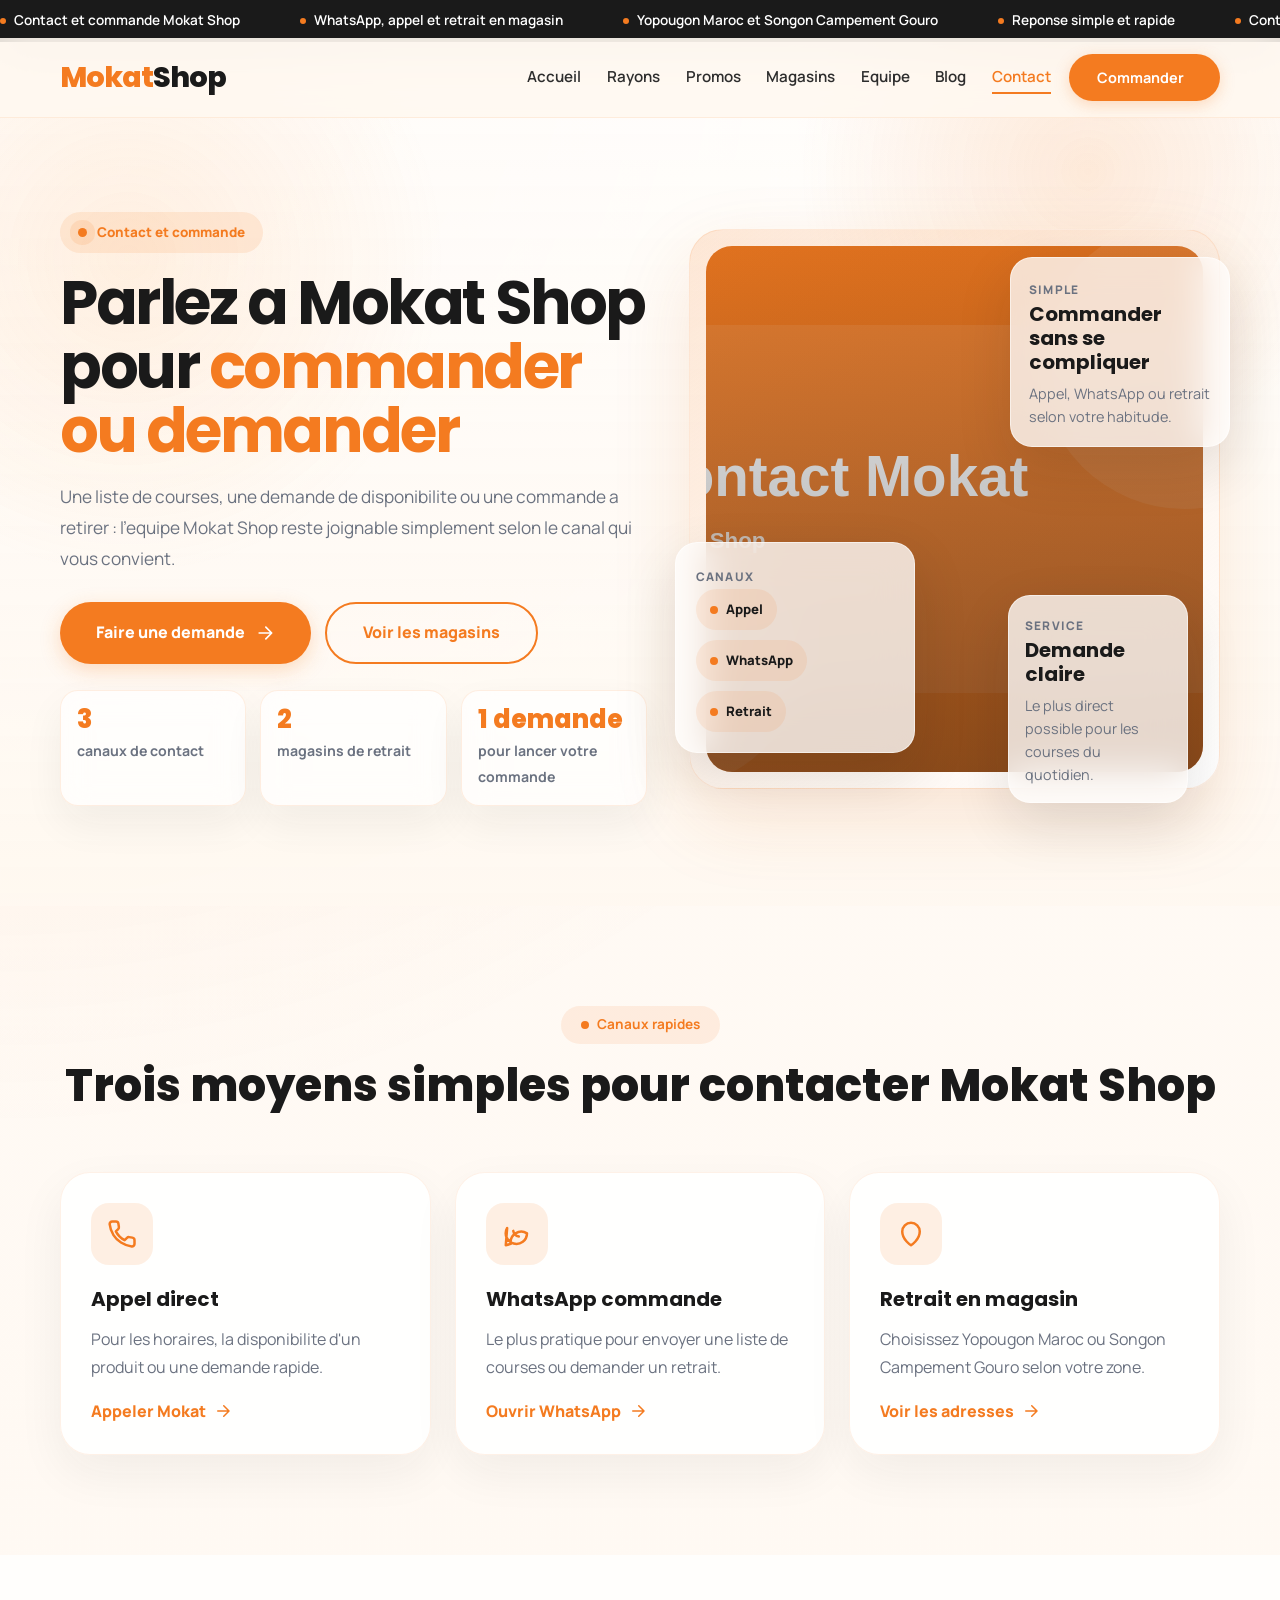
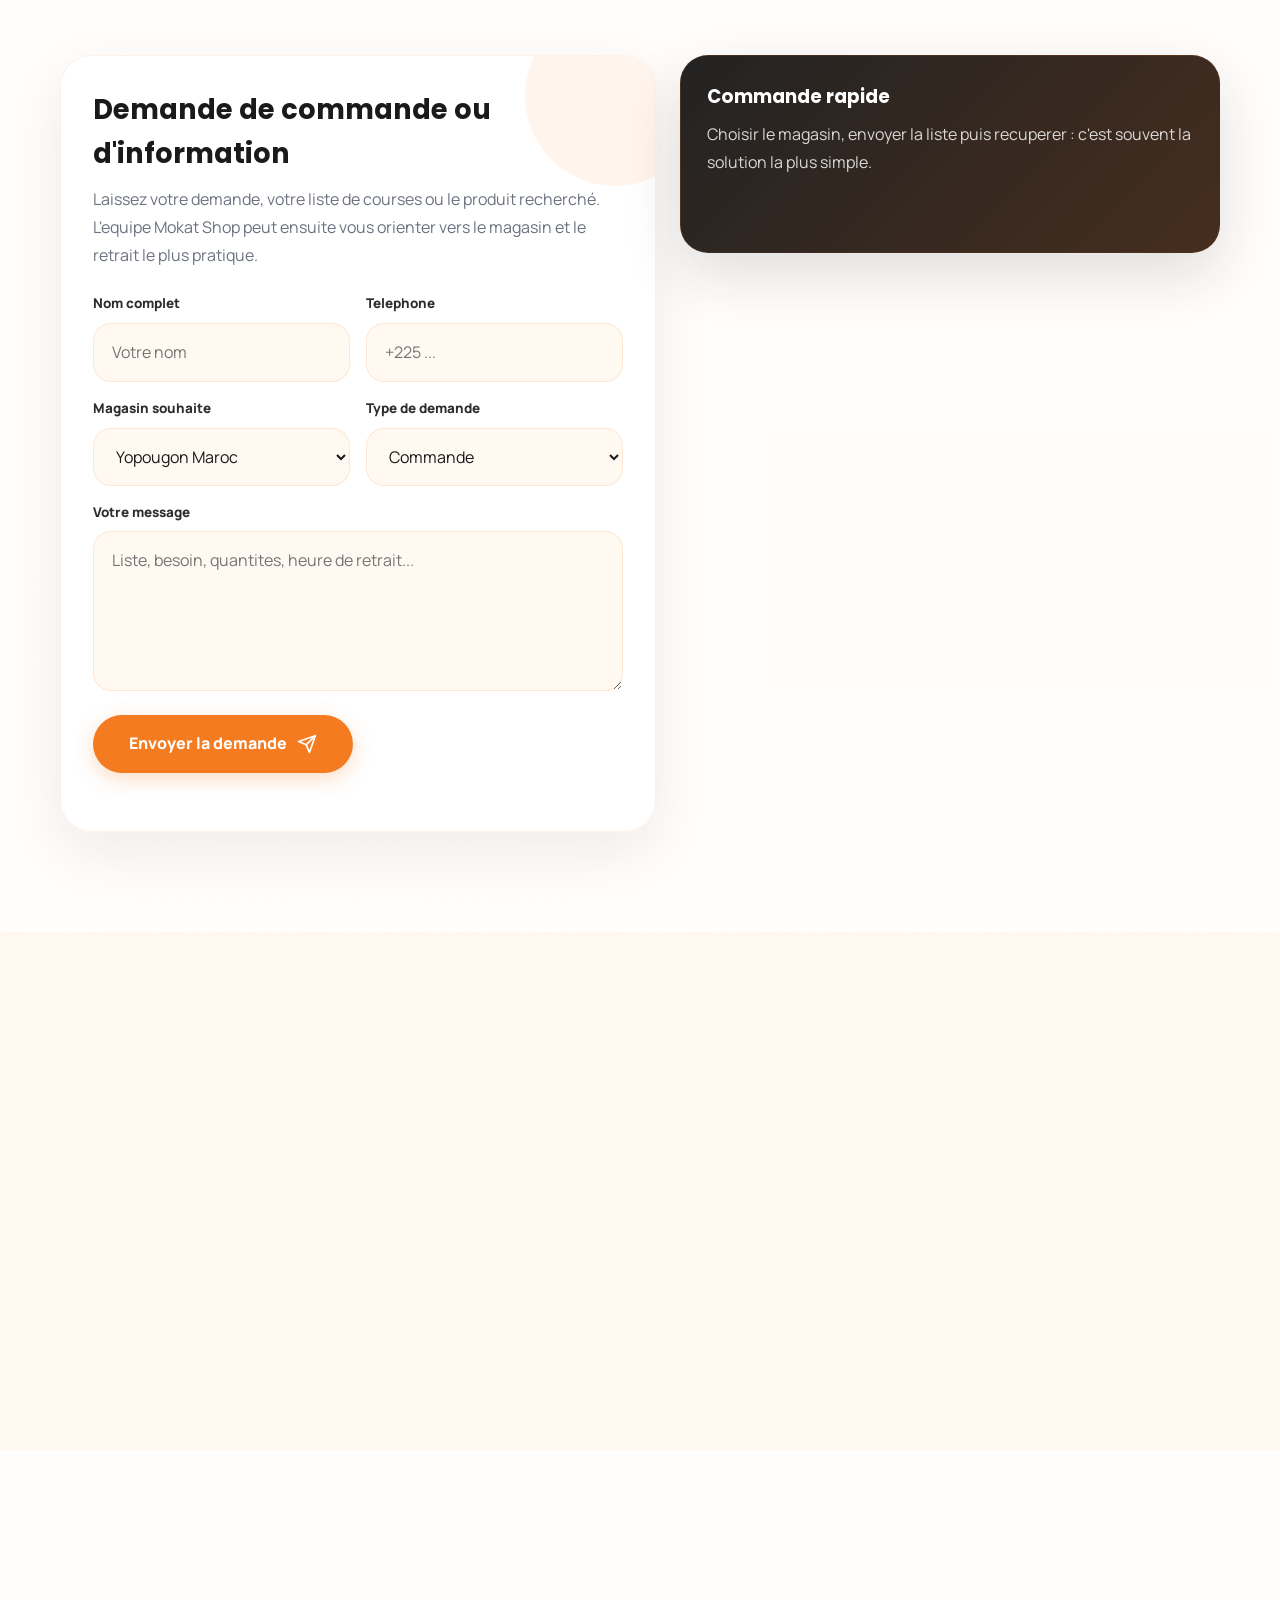
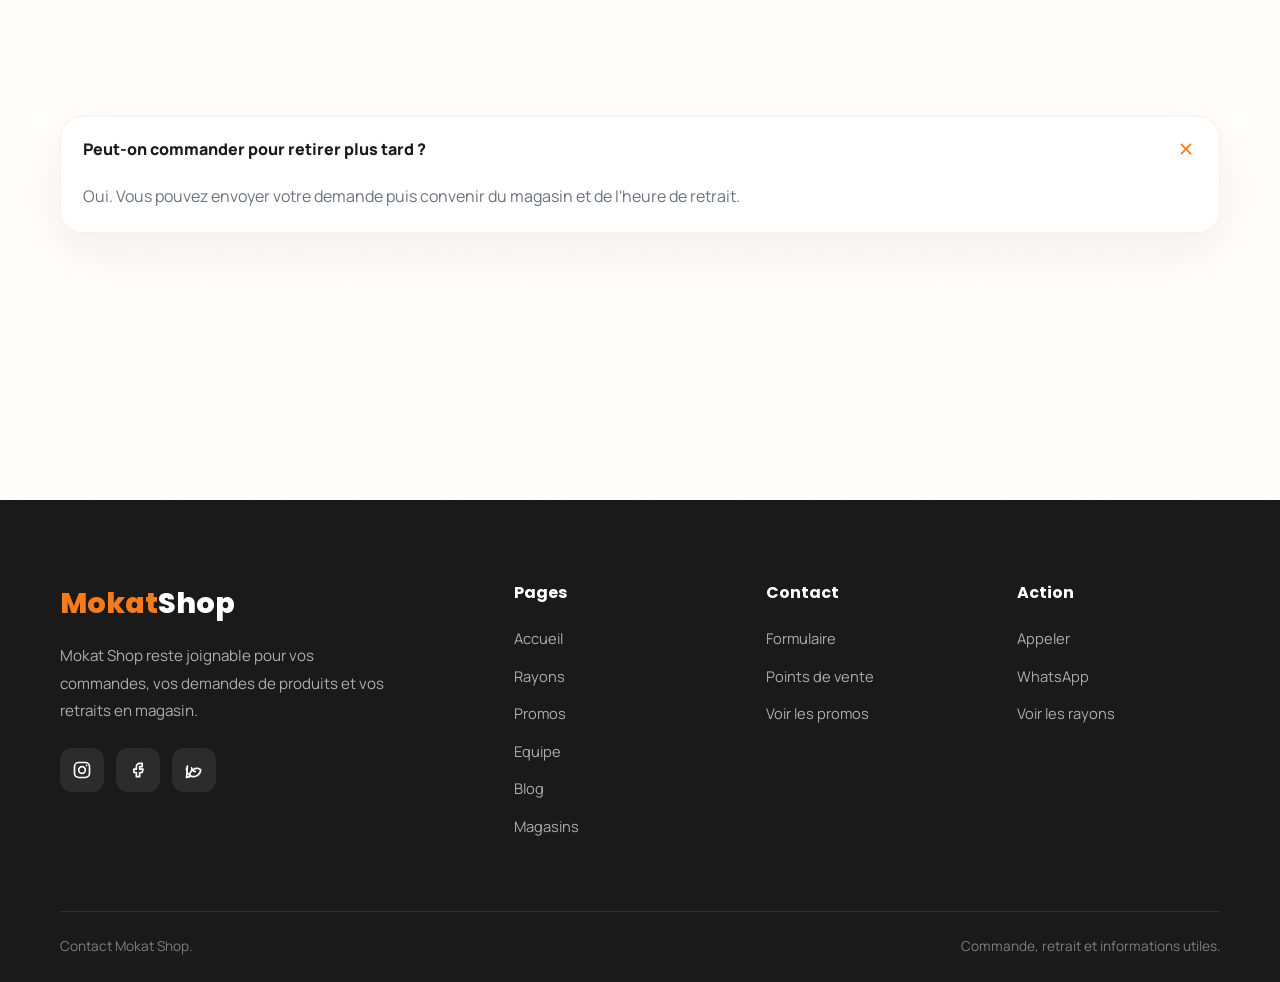
==== commit 33345a8d: "Update Mokat Shop site pages" ====
--- a/contact.html
+++ b/contact.html
@@ -55,6 +55,8 @@
               <a href="rayons.html" data-reward>Rayons</a>
               <a href="promos.html" data-reward>Promos</a>
               <a href="magasins.html" data-reward>Magasins</a>
+              <a href="teams.html" data-reward>Equipe</a>
+              <a href="blog.html" data-reward>Blog</a>
               <a href="contact.html" aria-current="page" data-reward>Contact</a>
             </div>
             <a href="#commande" class="nav-cta" data-reward>
@@ -77,6 +79,8 @@
         <a href="rayons.html" data-reward>Rayons</a>
         <a href="promos.html" data-reward>Promos</a>
         <a href="magasins.html" data-reward>Magasins</a>
+        <a href="teams.html" data-reward>Equipe</a>
+        <a href="blog.html" data-reward>Blog</a>
         <a href="contact.html" aria-current="page" data-reward>Contact</a>
       </div>
     </header>
@@ -398,6 +402,8 @@
               <li><a href="index.html" data-reward>Accueil</a></li>
               <li><a href="rayons.html" data-reward>Rayons</a></li>
               <li><a href="promos.html" data-reward>Promos</a></li>
+              <li><a href="teams.html" data-reward>Equipe</a></li>
+              <li><a href="blog.html" data-reward>Blog</a></li>
               <li><a href="magasins.html" data-reward>Magasins</a></li>
             </ul>
           </div>
--- a/style.css
+++ b/style.css
@@ -222,7 +222,7 @@
   font-weight: 600;
   overflow: hidden;
   position: relative;
-  z-index: 1001;
+  z-index: 1500;
 }
 
 .announcement-bar .marquee {
@@ -265,7 +265,7 @@
   top: 38px;
   left: 0;
   right: 0;
-  z-index: 1000;
+  z-index: 2000;
   background: rgba(255, 248, 240, 0.85);
   backdrop-filter: blur(20px);
   -webkit-backdrop-filter: blur(20px);
@@ -286,6 +286,8 @@
 }
 
 .nav {
+  position: relative;
+  z-index: 3;
   display: flex;
   align-items: center;
   justify-content: space-between;
@@ -319,7 +321,7 @@
 .nav-links {
   display: flex;
   align-items: center;
-  gap: 36px;
+  gap: clamp(16px, 2vw, 30px);
 }
 
 .nav-links a {
@@ -375,6 +377,7 @@
 
 .burger {
   display: none;
+  position: relative;
   flex-direction: column;
   gap: 5px;
   cursor: pointer;
@@ -382,6 +385,13 @@
   z-index: 1001;
   background: transparent;
   border: none;
+  border-radius: 14px;
+  transition: background 0.3s ease, transform 0.3s ease;
+}
+
+.burger:hover {
+  background: rgba(244, 123, 32, 0.1);
+  transform: scale(1.05);
 }
 
 .burger span {
@@ -412,35 +422,129 @@
   display: none;
   position: fixed;
   inset: 0;
+  padding: 130px 28px 42px;
   background:
-    linear-gradient(180deg, rgba(255, 248, 240, 0.98), rgba(255, 248, 240, 0.98)),
-    radial-gradient(circle at top right, rgba(244, 123, 32, 0.16), transparent 24%);
-  z-index: 999;
+    radial-gradient(circle at 90% 12%, rgba(244, 123, 32, 0.24), transparent 22%),
+    radial-gradient(circle at 10% 80%, rgba(255, 170, 92, 0.18), transparent 24%),
+    linear-gradient(155deg, rgba(255, 248, 240, 0.98), rgba(255, 255, 255, 0.98));
+  z-index: 2;
   flex-direction: column;
-  align-items: center;
+  align-items: flex-start;
   justify-content: center;
-  gap: 32px;
+  gap: 18px;
   opacity: 0;
   visibility: hidden;
-  transition: opacity 0.4s ease, visibility 0.4s ease;
+  pointer-events: none;
+  transform: translateY(-18px) scale(0.98);
+  transition:
+    opacity 0.42s cubic-bezier(0.16, 1, 0.3, 1),
+    visibility 0.42s ease,
+    transform 0.42s cubic-bezier(0.16, 1, 0.3, 1);
+}
+
+.mobile-menu::before {
+  content: "Mokat Shop";
+  position: absolute;
+  left: 28px;
+  top: 92px;
+  font-family: var(--font-heading);
+  font-size: 0.8rem;
+  font-weight: 900;
+  letter-spacing: 0.14em;
+  text-transform: uppercase;
+  color: var(--orange);
+}
+
+.mobile-menu::after {
+  content: "";
+  position: absolute;
+  right: -80px;
+  bottom: -80px;
+  width: 220px;
+  height: 220px;
+  border-radius: 50%;
+  background: rgba(244, 123, 32, 0.12);
+  animation: mobile-orbit 7s ease-in-out infinite;
 }
 
 .mobile-menu.active {
   opacity: 1;
   visibility: visible;
+  pointer-events: auto;
+  transform: translateY(0) scale(1);
 }
 
 .mobile-menu a {
+  position: relative;
+  z-index: 1;
+  display: inline-flex;
+  align-items: center;
+  gap: 14px;
   font-family: var(--font-heading);
-  font-size: 2rem;
-  font-weight: 700;
+  font-size: clamp(2rem, 11vw, 4.2rem);
+  line-height: 0.95;
+  font-weight: 900;
   color: var(--dark);
-  transition: color 0.3s ease, transform 0.3s ease;
+  opacity: 0;
+  transform: translateX(-24px);
+  transition:
+    color 0.3s ease,
+    transform 0.3s ease,
+    letter-spacing 0.3s ease;
+}
+
+.mobile-menu a::before {
+  content: "";
+  width: 0;
+  height: 10px;
+  border-radius: var(--radius-full);
+  background: var(--orange);
+  transition: width 0.3s cubic-bezier(0.16, 1, 0.3, 1);
+}
+
+.mobile-menu.active a {
+  animation: mobile-link-in 0.55s cubic-bezier(0.16, 1, 0.3, 1) forwards;
+}
+
+.mobile-menu.active a:nth-child(1) { animation-delay: 0.05s; }
+.mobile-menu.active a:nth-child(2) { animation-delay: 0.1s; }
+.mobile-menu.active a:nth-child(3) { animation-delay: 0.15s; }
+.mobile-menu.active a:nth-child(4) { animation-delay: 0.2s; }
+.mobile-menu.active a:nth-child(5) { animation-delay: 0.25s; }
+.mobile-menu.active a:nth-child(6) { animation-delay: 0.3s; }
+.mobile-menu.active a:nth-child(7) { animation-delay: 0.35s; }
+
+@keyframes mobile-link-in {
+  from {
+    opacity: 0;
+    transform: translateX(-24px);
+  }
+
+  to {
+    opacity: 1;
+    transform: translateX(0);
+  }
+}
+
+@keyframes mobile-orbit {
+  0%, 100% {
+    transform: translate(0, 0) scale(1);
+  }
+
+  50% {
+    transform: translate(-18px, -16px) scale(1.08);
+  }
 }
 
 .mobile-menu a:hover {
   color: var(--orange);
-  transform: translateX(10px);
+  letter-spacing: -0.03em;
+  transform: translateX(12px);
+}
+
+.mobile-menu a:hover::before,
+.mobile-menu a[aria-current="page"]::before {
+  width: 36px;
 }
 
 /* ===== HERO SECTION ===== */
@@ -1646,6 +1750,18 @@
 }
 
 /* ===== RESPONSIVE ===== */
+@media (max-width: 1120px) {
+  .nav-links,
+  .nav-cta {
+    display: none;
+  }
+
+  .burger,
+  .mobile-menu {
+    display: flex;
+  }
+}
+
 @media (max-width: 1024px) {
   .hero h1 {
     font-size: 3rem;
@@ -1675,19 +1791,6 @@
 @media (max-width: 768px) {
   :root {
     --section-padding: 60px 0;
-  }
-
-  .nav-links,
-  .nav-cta {
-    display: none;
-  }
-
-  .burger {
-    display: flex;
-  }
-
-  .mobile-menu {
-    display: flex;
   }
 
   .hero {
